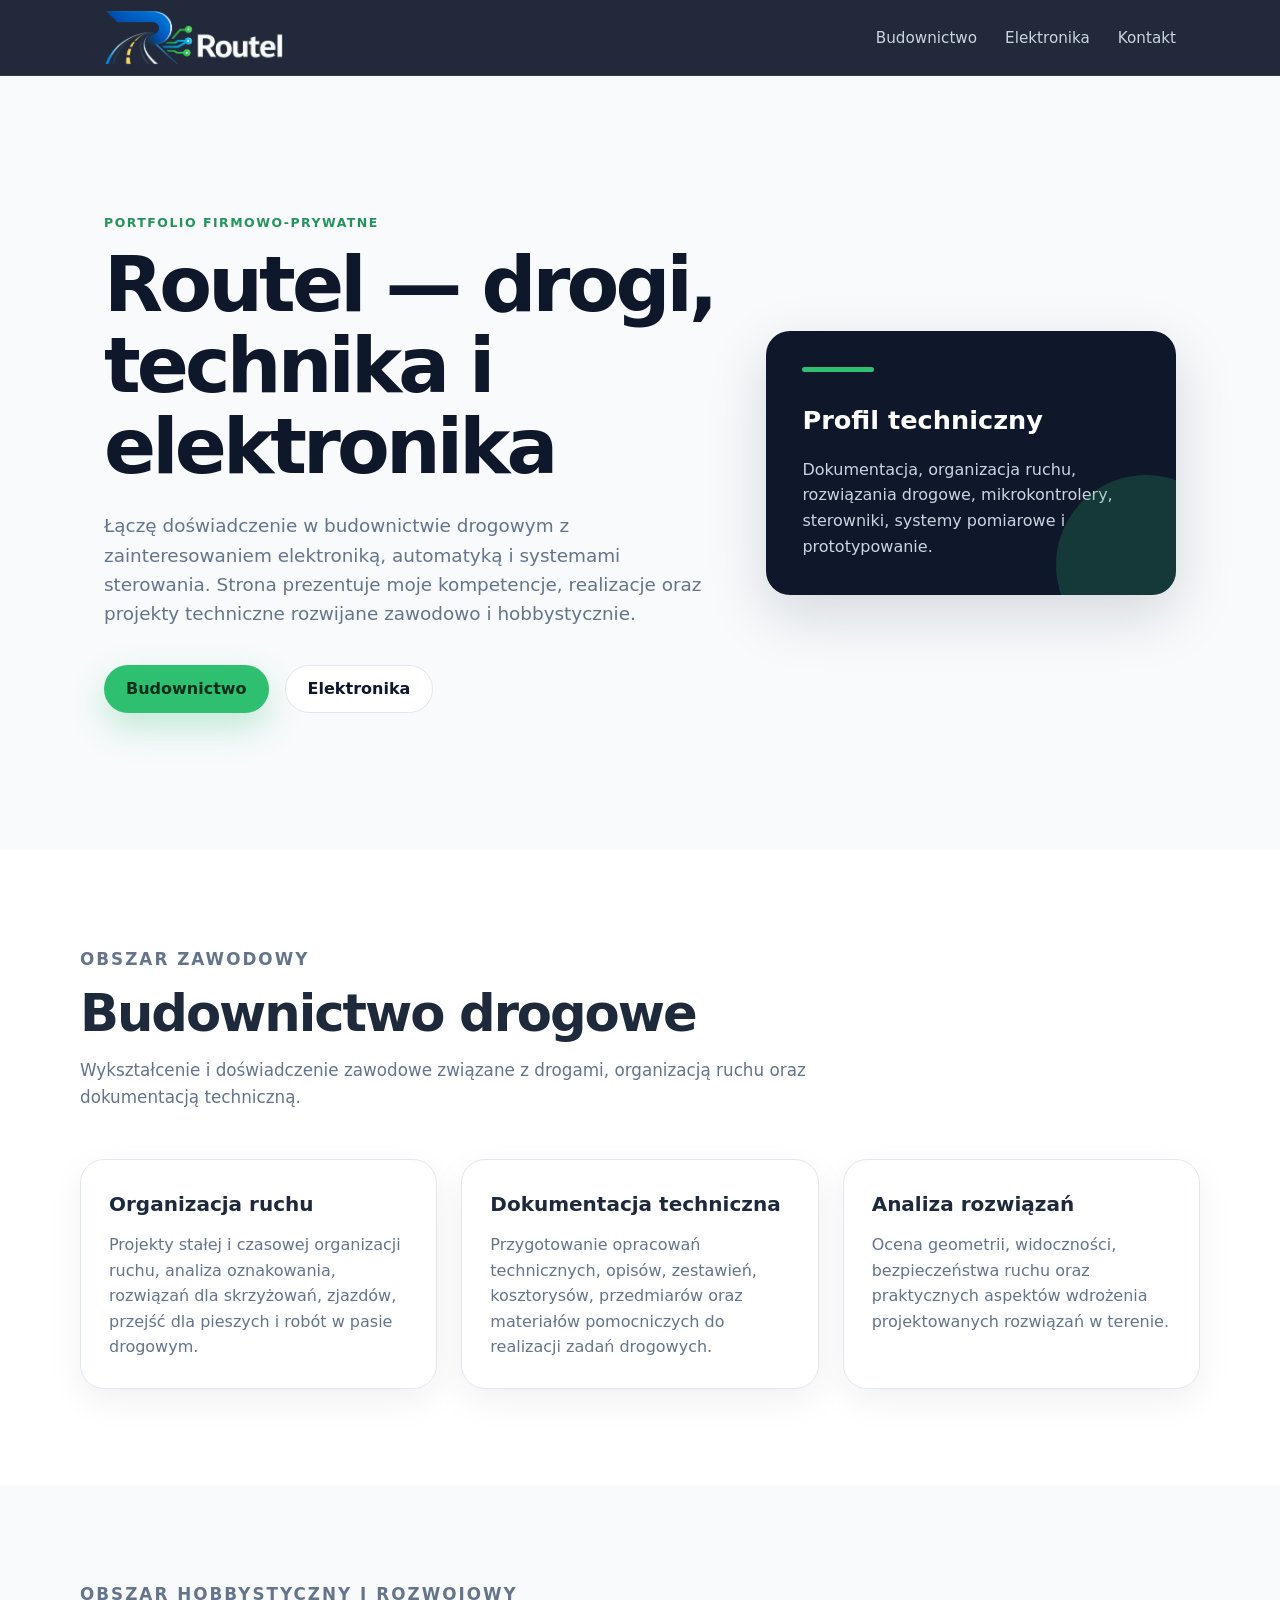
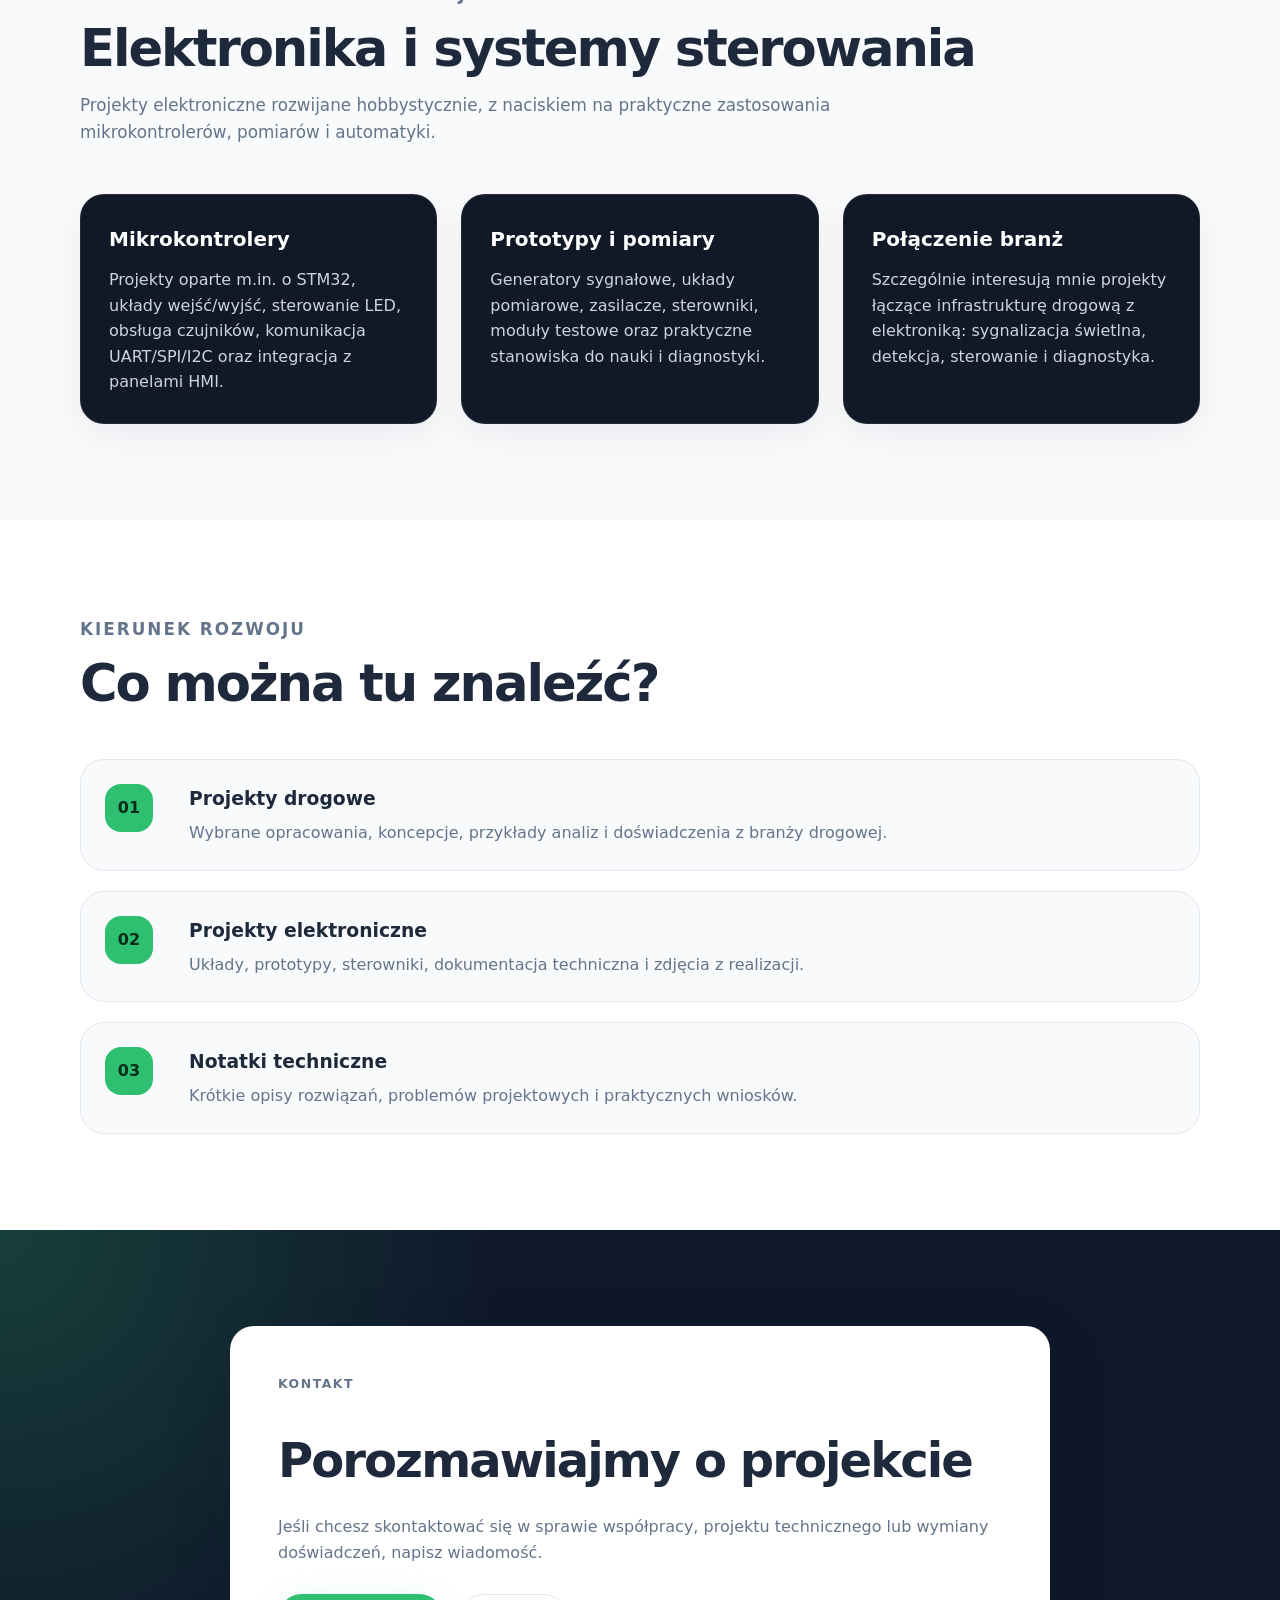
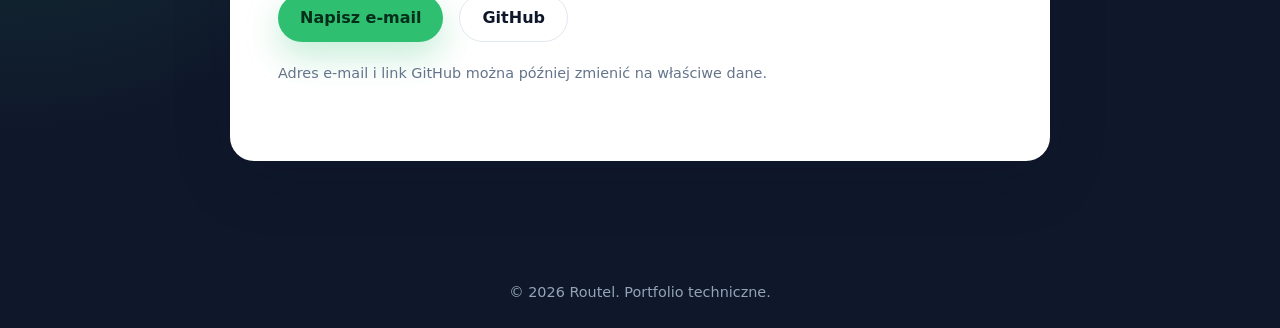
==== index.html @ fa75863c "Update index.html" ====
<!DOCTYPE html>
<html lang="pl">
<head>
  <meta charset="UTF-8" />
  <meta name="viewport" content="width=device-width, initial-scale=1.0" />

  <title>Routel | Budownictwo drogowe i elektronika</title>

  <meta
    name="description"
    content="Portfolio firmowo-prywatne Routel: budownictwo drogowe, organizacja ruchu, dokumentacja techniczna oraz projekty elektroniczne."
  />

  <link rel="stylesheet" href="style.css" />
</head>

<body>
  <header class="site-header">
    <nav class="navbar">
      <a href="#start" class="logo">
        <img src="assets/logo1.png" alt="Logo Routel" class="logo-image">
      </a>

      <button class="menu-toggle" aria-label="Otwórz menu">
        ☰
      </button>

      <ul class="nav-links">
        <li><a href="budownictwo.html">Budownictwo</a></li>
        <li><a href="elektronika.html">Elektronika</a></li>
        <li><a href="#kontakt">Kontakt</a></li>
      </ul>
    </nav>
  </header>

  <main>
    <section id="start" class="hero section">
      <div class="hero-content">
        <p class="eyebrow">Portfolio firmowo-prywatne</p>

        <h1>Routel — drogi, technika i elektronika</h1>

        <p class="hero-text">
          Łączę doświadczenie w budownictwie drogowym z zainteresowaniem elektroniką,
          automatyką i systemami sterowania. Strona prezentuje moje kompetencje,
          realizacje oraz projekty techniczne rozwijane zawodowo i hobbystycznie.
        </p>

        <div class="hero-actions">
          <a href="#budownictwo" class="btn btn-primary">Budownictwo</a>
          <a href="#elektronika.html" class="btn btn-secondary">Elektronika</a>
        </div>
      </div>

      <div class="hero-card">
        <div class="card-line"></div>
        <h2>Profil techniczny</h2>
        <p>
          Dokumentacja, organizacja ruchu, rozwiązania drogowe, mikrokontrolery,
          sterowniki, systemy pomiarowe i prototypowanie.
        </p>
      </div>
    </section>

    <section id="budownictwo" class="section section-light">
      <div class="section-heading">
        <p class="eyebrow">Obszar zawodowy</p>
        <h2>Budownictwo drogowe</h2>
        <p>
          Wykształcenie i doświadczenie zawodowe związane z drogami, organizacją ruchu
          oraz dokumentacją techniczną.
        </p>
      </div>

      <div class="grid">
        <article class="info-card">
          <h3>Organizacja ruchu</h3>
          <p>
            Projekty stałej i czasowej organizacji ruchu, analiza oznakowania,
            rozwiązań dla skrzyżowań, zjazdów, przejść dla pieszych i robót w pasie drogowym.
          </p>
        </article>

        <article class="info-card">
          <h3>Dokumentacja techniczna</h3>
          <p>
            Przygotowanie opracowań technicznych, opisów, zestawień, kosztorysów,
            przedmiarów oraz materiałów pomocniczych do realizacji zadań drogowych.
          </p>
        </article>

        <article class="info-card">
          <h3>Analiza rozwiązań</h3>
          <p>
            Ocena geometrii, widoczności, bezpieczeństwa ruchu oraz praktycznych aspektów
            wdrożenia projektowanych rozwiązań w terenie.
          </p>
        </article>
      </div>
    </section>

    <section id="elektronika" class="section">
      <div class="section-heading">
        <p class="eyebrow">Obszar hobbystyczny i rozwojowy</p>
        <h2>Elektronika i systemy sterowania</h2>
        <p>
          Projekty elektroniczne rozwijane hobbystycznie, z naciskiem na praktyczne
          zastosowania mikrokontrolerów, pomiarów i automatyki.
        </p>
      </div>

      <div class="grid">
        <article class="info-card dark">
          <h3>Mikrokontrolery</h3>
          <p>
            Projekty oparte m.in. o STM32, układy wejść/wyjść, sterowanie LED,
            obsługa czujników, komunikacja UART/SPI/I2C oraz integracja z panelami HMI.
          </p>
        </article>

        <article class="info-card dark">
          <h3>Prototypy i pomiary</h3>
          <p>
            Generatory sygnałowe, układy pomiarowe, zasilacze, sterowniki,
            moduły testowe oraz praktyczne stanowiska do nauki i diagnostyki.
          </p>
        </article>

        <article class="info-card dark">
          <h3>Połączenie branż</h3>
          <p>
            Szczególnie interesują mnie projekty łączące infrastrukturę drogową
            z elektroniką: sygnalizacja świetlna, detekcja, sterowanie i diagnostyka.
          </p>
        </article>
      </div>
    </section>

    <section class="section section-light">
      <div class="section-heading">
        <p class="eyebrow">Kierunek rozwoju</p>
        <h2>Co można tu znaleźć?</h2>
      </div>

      <div class="timeline">
        <div class="timeline-item">
          <span>01</span>
          <div>
            <h3>Projekty drogowe</h3>
            <p>Wybrane opracowania, koncepcje, przykłady analiz i doświadczenia z branży drogowej.</p>
          </div>
        </div>

        <div class="timeline-item">
          <span>02</span>
          <div>
            <h3>Projekty elektroniczne</h3>
            <p>Układy, prototypy, sterowniki, dokumentacja techniczna i zdjęcia z realizacji.</p>
          </div>
        </div>

        <div class="timeline-item">
          <span>03</span>
          <div>
            <h3>Notatki techniczne</h3>
            <p>Krótkie opisy rozwiązań, problemów projektowych i praktycznych wniosków.</p>
          </div>
        </div>
      </div>
    </section>

    <section id="kontakt" class="section contact-section">
      <div class="contact-box">
        <p class="eyebrow">Kontakt</p>
        <h2>Porozmawiajmy o projekcie</h2>
        <p>
          Jeśli chcesz skontaktować się w sprawie współpracy, projektu technicznego
          lub wymiany doświadczeń, napisz wiadomość.
        </p>

        <div class="contact-actions">
          <a href="mailto:kontakt@routel.pl" class="btn btn-primary">
            Napisz e-mail
          </a>

          <a href="https://github.com/" target="_blank" rel="noopener" class="btn btn-secondary">
            GitHub
          </a>
        </div>

        <p class="contact-note">
          Adres e-mail i link GitHub można później zmienić na właściwe dane.
        </p>
      </div>
    </section>
  </main>

  <footer class="site-footer">
    <p>© <span id="year"></span> Routel. Portfolio techniczne.</p>
  </footer>

  <script src="script.js"></script>
</body>
</html>
---- style.css ----
:root {
  --color-bg: #0f172a;
  --color-bg-soft: #111827;
  --color-light: #f8fafc;
  --color-muted: #64748b;
  --color-text: #1e293b;
  --color-white: #ffffff;
  --color-green: #2fbf71;
  --color-green-dark: #23945a;
  --color-border: #e2e8f0;
  --shadow: 0 20px 60px rgba(15, 23, 42, 0.15);
  --radius: 24px;
  --max-width: 1120px;
}

* {
  box-sizing: border-box;
  margin: 0;
  padding: 0;
}

html {
  scroll-behavior: smooth;
}

body {
  font-family: system-ui, -apple-system, BlinkMacSystemFont, "Segoe UI", sans-serif;
  background: var(--color-light);
  color: var(--color-text);
  line-height: 1.6;
}

a {
  color: inherit;
  text-decoration: none;
}

.site-header {
  position: sticky;
  top: 0;
  z-index: 100;
  background: rgba(15, 23, 42, 0.92);
  backdrop-filter: blur(12px);
  border-bottom: 1px solid rgba(255, 255, 255, 0.08);
}

.navbar {
  max-width: var(--max-width);
  margin: 0 auto;
  padding: 10px 24px;
  display: flex;
  justify-content: space-between;
  align-items: center;
}

.logo {
  display: inline-flex;
  align-items: center;
  color: var(--color-white);
}

.logo-image {
  width: 180px;
  height: auto;
  display: block;
}

.nav-links {
  display: flex;
  list-style: none;
  gap: 28px;
}

.nav-links a {
  color: #cbd5e1;
  font-size: 0.95rem;
  transition: color 0.2s ease;
}

.nav-links a:hover {
  color: var(--color-green);
}

.menu-toggle {
  display: none;
  background: none;
  border: none;
  color: var(--color-white);
  font-size: 1.6rem;
  cursor: pointer;
}

.section {
  padding: 96px 24px;
}

.hero {
  min-height: 86vh;
  display: grid;
  grid-template-columns: 1.5fr 1fr;
  gap: 48px;
  align-items: center;
  max-width: var(--max-width);
  margin: 0 auto;
}

.hero h1 {
  font-size: clamp(2.5rem, 6vw, 5rem);
  line-height: 1.05;
  letter-spacing: -0.05em;
  color: var(--color-bg);
  margin-bottom: 24px;
}

.hero-text {
  max-width: 680px;
  font-size: 1.15rem;
  color: var(--color-muted);
  margin-bottom: 36px;
}

.eyebrow {
  color: var(--color-green-dark);
  font-weight: 700;
  text-transform: uppercase;
  letter-spacing: 0.12em;
  font-size: 0.78rem;
  margin-bottom: 12px;
}

.hero-actions,
.contact-actions {
  display: flex;
  gap: 16px;
  flex-wrap: wrap;
}

.btn {
  display: inline-flex;
  align-items: center;
  justify-content: center;
  min-height: 48px;
  padding: 0 22px;
  border-radius: 999px;
  font-weight: 700;
  transition: transform 0.2s ease, box-shadow 0.2s ease, background 0.2s ease;
}

.btn:hover {
  transform: translateY(-2px);
}

.btn-primary {
  background: var(--color-green);
  color: #052e1a;
  box-shadow: 0 14px 34px rgba(47, 191, 113, 0.28);
}

.btn-primary:hover {
  background: #39d981;
}

.btn-secondary {
  background: var(--color-white);
  color: var(--color-bg);
  border: 1px solid var(--color-border);
}

.hero-card {
  background: var(--color-bg);
  color: var(--color-white);
  padding: 36px;
  border-radius: var(--radius);
  box-shadow: var(--shadow);
  position: relative;
  overflow: hidden;
}

.hero-card::after {
  content: "";
  position: absolute;
  right: -60px;
  bottom: -60px;
  width: 180px;
  height: 180px;
  background: rgba(47, 191, 113, 0.2);
  border-radius: 50%;
}

.hero-card h2 {
  margin-bottom: 16px;
  font-size: 1.6rem;
}

.hero-card p {
  color: #cbd5e1;
}

.card-line {
  width: 72px;
  height: 5px;
  border-radius: 999px;
  background: var(--color-green);
  margin-bottom: 28px;
}

.section-light {
  background: var(--color-white);
}

.section-heading {
  max-width: var(--max-width);
  margin: 0 auto 48px;
}

.section-heading h2 {
  font-size: clamp(2rem, 4vw, 3.2rem);
  line-height: 1.1;
  letter-spacing: -0.04em;
  margin-bottom: 16px;
}

.section-heading p {
  max-width: 760px;
  color: var(--color-muted);
  font-size: 1.05rem;
}

.grid {
  max-width: var(--max-width);
  margin: 0 auto;
  display: grid;
  grid-template-columns: repeat(3, 1fr);
  gap: 24px;
}

.info-card {
  background: var(--color-white);
  border: 1px solid var(--color-border);
  border-radius: var(--radius);
  padding: 28px;
  box-shadow: 0 12px 36px rgba(15, 23, 42, 0.06);
}

.info-card.dark {
  background: var(--color-bg-soft);
  color: var(--color-white);
  border-color: rgba(255, 255, 255, 0.08);
}

.info-card h3 {
  margin-bottom: 12px;
  font-size: 1.25rem;
}

.info-card p {
  color: var(--color-muted);
}

.info-card.dark p {
  color: #cbd5e1;
}

.timeline {
  max-width: var(--max-width);
  margin: 0 auto;
  display: grid;
  gap: 20px;
}

.timeline-item {
  background: var(--color-light);
  border: 1px solid var(--color-border);
  border-radius: var(--radius);
  padding: 24px;
  display: grid;
  grid-template-columns: 64px 1fr;
  gap: 20px;
  align-items: start;
}

.timeline-item span {
  width: 48px;
  height: 48px;
  border-radius: 16px;
  background: var(--color-green);
  color: #052e1a;
  display: inline-flex;
  align-items: center;
  justify-content: center;
  font-weight: 800;
}

.timeline-item h3 {
  margin-bottom: 6px;
}

.timeline-item p {
  color: var(--color-muted);
}

.contact-section {
  background:
    radial-gradient(circle at top left, rgba(47, 191, 113, 0.24), transparent 36%),
    var(--color-bg);
}

.contact-box {
  max-width: 820px;
  margin: 0 auto;
  background: var(--color-white);
  border-radius: var(--radius);
  padding: 48px;
  box-shadow: var(--shadow);
}

.contact-box h2 {
  font-size: clamp(2rem, 4vw, 3rem);
  margin-bottom: 16px;
  letter-spacing: -0.04em;
}

.contact-box p {
  color: var(--color-muted);
  margin-bottom: 28px;
}

.contact-note {
  margin-top: 20px;
  font-size: 0.9rem;
}

.site-footer {
  background: var(--color-bg);
  color: #94a3b8;
  text-align: center;
  padding: 24px;
  font-size: 0.9rem;
}

@media (max-width: 860px) {
  .menu-toggle {
    display: block;
  }

  .nav-links {
    position: absolute;
    top: 69px;
    left: 0;
    right: 0;
    background: var(--color-bg);
    flex-direction: column;
    gap: 0;
    padding: 16px 24px 24px;
    display: none;
  }

  .nav-links.active {
    display: flex;
  }

  .nav-links li {
    border-bottom: 1px solid rgba(255, 255, 255, 0.08);
  }

  .nav-links a {
    display: block;
    padding: 14px 0;
  }

  .hero {
    grid-template-columns: 1fr;
    padding-top: 72px;
  }

  .grid {
    grid-template-columns: 1fr;
  }

  .section {
    padding: 72px 20px;
  }

  .contact-box {
    padding: 32px;
  }
}

@media (max-width: 520px) {
  .navbar {
    padding: 14px 18px;
  }

  .hero-actions,
  .contact-actions {
    flex-direction: column;
  }

  .btn {
    width: 100%;
  }

  .timeline-item {
    grid-template-columns: 1fr;
  }
}

.page-hero {
  background:
    radial-gradient(circle at top right, rgba(47, 191, 113, 0.18), transparent 32%),
    var(--color-light);
  padding: 96px 24px 72px;
}

.page-hero-content {
  max-width: var(--max-width);
  margin: 0 auto;
}

.page-hero h1 {
  font-size: clamp(2.8rem, 6vw, 5rem);
  line-height: 1.05;
  letter-spacing: -0.05em;
  color: var(--color-bg);
  margin-bottom: 24px;
}

.page-hero p {
  max-width: 760px;
  color: var(--color-muted);
  font-size: 1.15rem;
}

.projects-section {
  background: var(--color-white);
  padding: 72px 24px 96px;
}

.projects-wrapper {
  max-width: var(--max-width);
  margin: 0 auto;
  display: grid;
  gap: 32px;
}

.project-row {
  display: grid;
  grid-template-columns: 320px 1fr;
  gap: 36px;
  align-items: center;
  background: var(--color-light);
  border: 1px solid var(--color-border);
  border-radius: var(--radius);
  padding: 28px;
  box-shadow: 0 12px 36px rgba(15, 23, 42, 0.06);
}

.project-image {
  width: 100%;
  aspect-ratio: 4 / 3;
  border-radius: 20px;
  overflow: hidden;
  background:
    linear-gradient(135deg, rgba(47, 191, 113, 0.18), rgba(125, 211, 252, 0.16)),
    var(--color-bg);
}

.project-image img {
  width: 100%;
  height: 100%;
  object-fit: cover;
  display: block;
}

/* 
  Ten styl działa jako awaryjne tło, jeśli obrazek jeszcze nie istnieje.
  Po dodaniu prawdziwych zdjęć nie trzeba go usuwać.
*/
.project-image img[src="assets/project-ad9833.jpg"],
.project-image img[src="assets/project-audio-class-d.jpg"] {
  background: var(--color-bg);
}

.project-content h2 {
  font-size: clamp(1.6rem, 3vw, 2.4rem);
  line-height: 1.15;
  letter-spacing: -0.035em;
  margin-bottom: 16px;
  color: var(--color-bg);
}

.project-content p {
  color: var(--color-muted);
  margin-bottom: 14px;
}

.project-category {
  color: var(--color-green-dark) !important;
  font-weight: 800;
  text-transform: uppercase;
  letter-spacing: 0.12em;
  font-size: 0.78rem;
  margin-bottom: 10px !important;
}

.project-tags {
  display: flex;
  flex-wrap: wrap;
  gap: 10px;
  margin: 22px 0;
}

.project-tags span {
  display: inline-flex;
  align-items: center;
  min-height: 32px;
  padding: 0 12px;
  border-radius: 999px;
  background: var(--color-white);
  border: 1px solid var(--color-border);
  color: var(--color-bg);
  font-size: 0.88rem;
  font-weight: 700;
}

.project-link {
  display: inline-flex;
  align-items: center;
  color: var(--color-green-dark);
  font-weight: 800;
}

.project-link::after {
  content: "→";
  margin-left: 8px;
  transition: transform 0.2s ease;
}

.project-link:hover::after {
  transform: translateX(4px);
}

@media (max-width: 860px) {
  .page-hero {
    padding: 72px 20px 56px;
  }

  .projects-section {
    padding: 56px 20px 72px;
  }

  .project-row {
    grid-template-columns: 1fr;
    gap: 24px;
    padding: 22px;
  }

  .project-image {
    aspect-ratio: 16 / 9;
  }
}
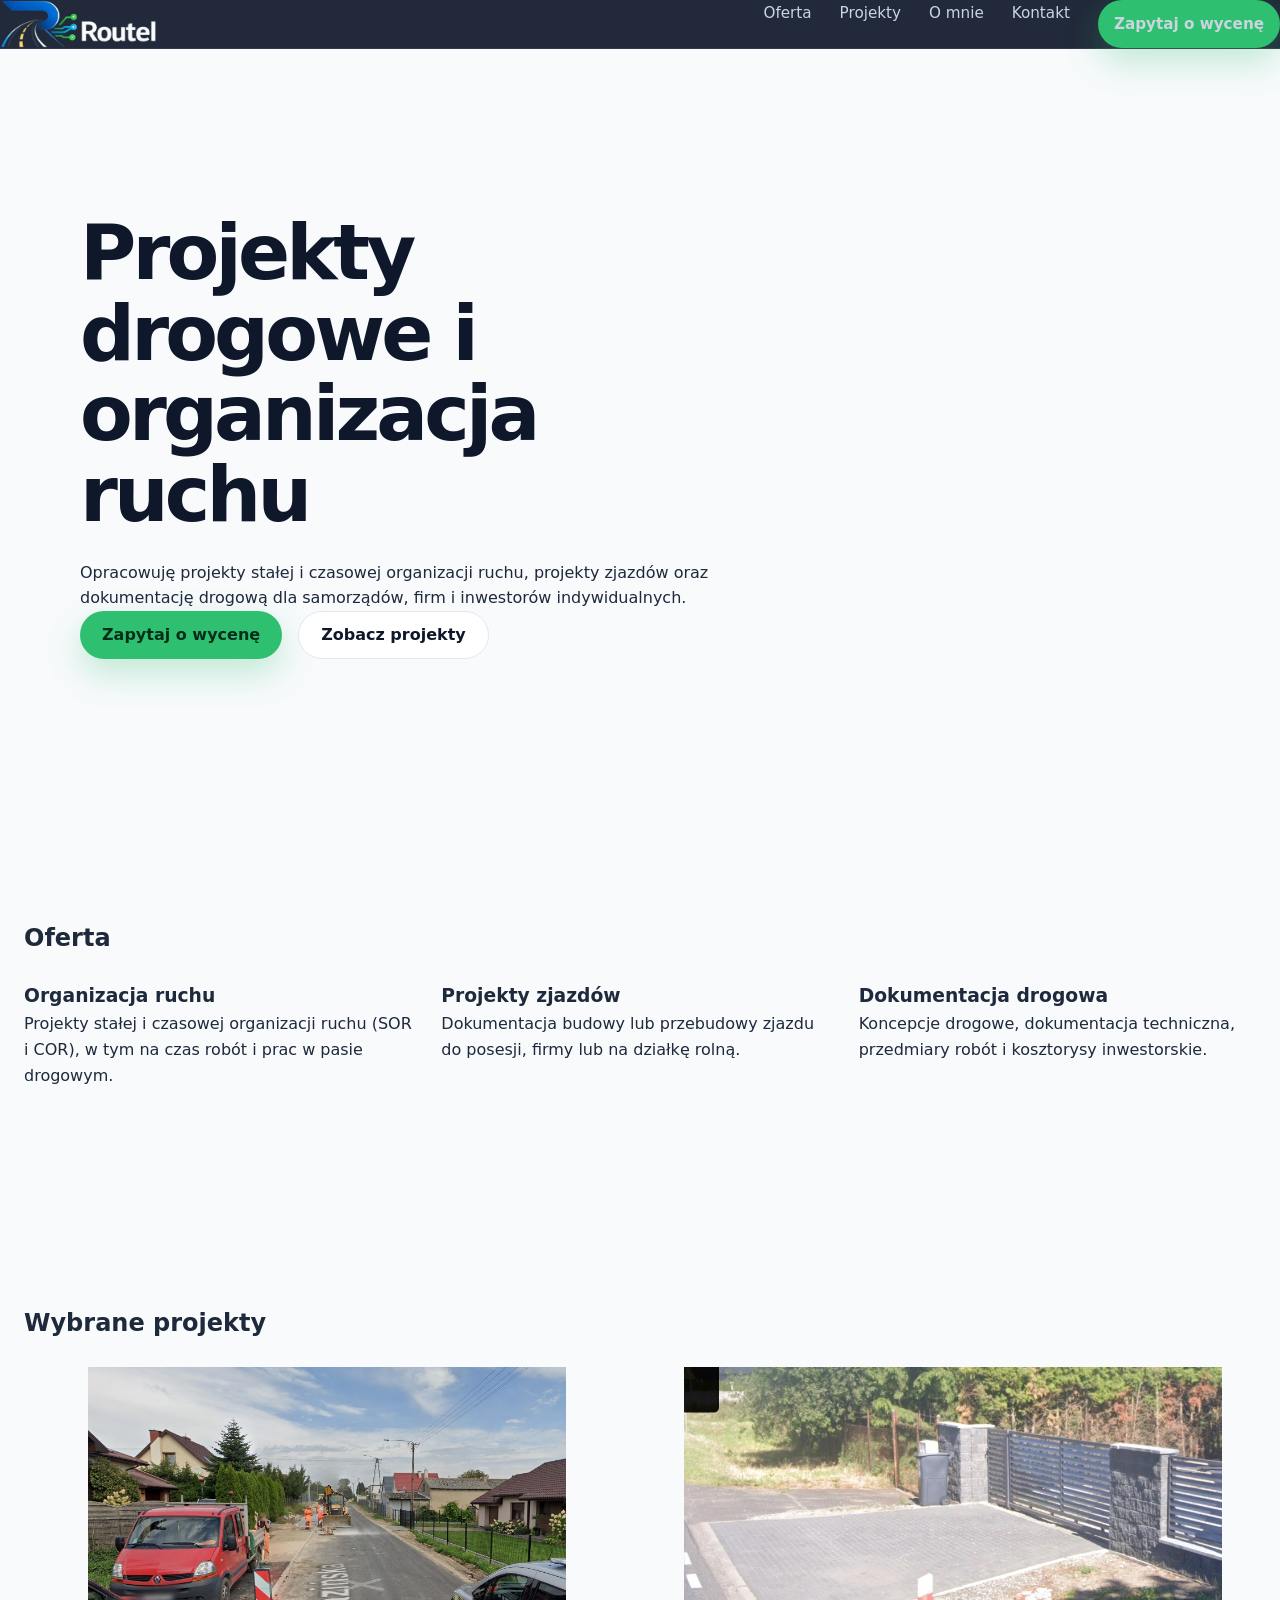
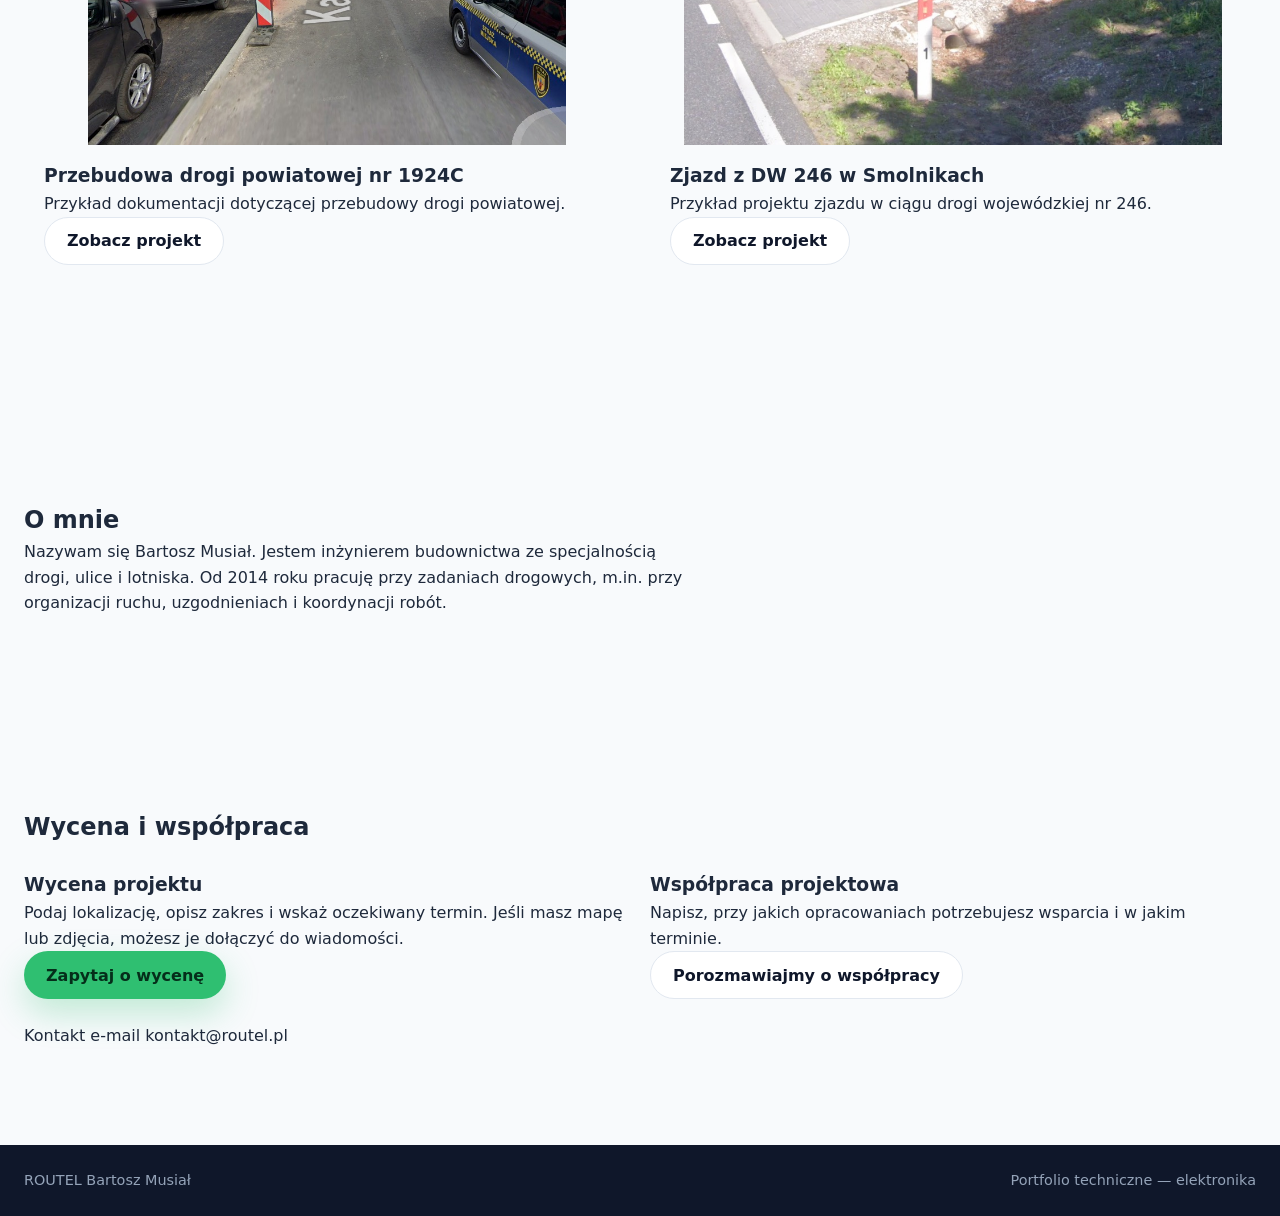
==== commit 6d3d756a: "Add files via upload" ====
--- a/index.html
+++ b/index.html
@@ -1,204 +1,109 @@
-<!DOCTYPE html>
+<!doctype html>
 <html lang="pl">
 <head>
-  <meta charset="UTF-8" />
-  <meta name="viewport" content="width=device-width, initial-scale=1.0" />
-
-  <title>Routel | Budownictwo drogowe i elektronika</title>
-
-  <meta
-    name="description"
-    content="Portfolio firmowo-prywatne Routel: budownictwo drogowe, organizacja ruchu, dokumentacja techniczna oraz projekty elektroniczne."
-  />
-
-  <link rel="stylesheet" href="style.css" />
+  <meta charset="utf-8">
+  <meta name="viewport" content="width=device-width, initial-scale=1">
+  <meta name="description" content="ROUTEL Bartosz Musiał. Organizacja ruchu, projekty zjazdów, dokumentacja drogowa, przedmiary i kosztorysy.">
+  <title>Projekty drogowe i organizacja ruchu | ROUTEL</title>
+  <link rel="stylesheet" href="style.css">
+  <link rel="stylesheet" href="routel-firma.css">
+  <script src="routel-firma.js" defer></script>
 </head>
-
 <body>
   <header class="site-header">
-    <nav class="navbar">
-      <a href="#start" class="logo">
-        <img src="assets/logo1.png" alt="Logo Routel" class="logo-image">
+    <nav class="container nav routel-nav" aria-label="Menu główne">
+      <a class="logo" href="index.html" aria-label="ROUTEL — strona główna">
+        <img src="assets/logo1.png" alt="ROUTEL">
       </a>
-
-      <button class="menu-toggle" aria-label="Otwórz menu">
-        ☰
-      </button>
-
-      <ul class="nav-links">
-        <li><a href="budownictwo.html">Budownictwo</a></li>
-        <li><a href="elektronika.html">Elektronika</a></li>
-        <li><a href="#kontakt">Kontakt</a></li>
+      <button class="menu-toggle" type="button" aria-controls="menu"
+              aria-expanded="false" aria-label="Otwórz menu">☰</button>
+      <ul class="nav-links" id="menu">
+        <li><a href="index.html#oferta">Oferta</a></li>
+        <li><a href="index.html#projekty">Projekty</a></li>
+        <li><a href="index.html#o-mnie">O mnie</a></li>
+        <li><a href="index.html#kontakt">Kontakt</a></li>
+        <li><a class="btn btn-primary" href="index.html#kontakt">Zapytaj o wycenę</a></li>
       </ul>
     </nav>
   </header>
-
   <main>
-    <section id="start" class="hero section">
-      <div class="hero-content">
-        <p class="eyebrow">Portfolio firmowo-prywatne</p>
-
-        <h1>Routel — drogi, technika i elektronika</h1>
-
-        <p class="hero-text">
-          Łączę doświadczenie w budownictwie drogowym z zainteresowaniem elektroniką,
-          automatyką i systemami sterowania. Strona prezentuje moje kompetencje,
-          realizacje oraz projekty techniczne rozwijane zawodowo i hobbystycznie.
-        </p>
-
-        <div class="hero-actions">
-          <a href="#budownictwo" class="btn btn-primary">Budownictwo</a>
-          <a href="#elektronika.html" class="btn btn-secondary">Elektronika</a>
-        </div>
-      </div>
-
-      <div class="hero-card">
-        <div class="card-line"></div>
-        <h2>Profil techniczny</h2>
-        <p>
-          Dokumentacja, organizacja ruchu, rozwiązania drogowe, mikrokontrolery,
-          sterowniki, systemy pomiarowe i prototypowanie.
-        </p>
-      </div>
-    </section>
-
-    <section id="budownictwo" class="section section-light">
-      <div class="section-heading">
-        <p class="eyebrow">Obszar zawodowy</p>
-        <h2>Budownictwo drogowe</h2>
-        <p>
-          Wykształcenie i doświadczenie zawodowe związane z drogami, organizacją ruchu
-          oraz dokumentacją techniczną.
-        </p>
-      </div>
-
-      <div class="grid">
-        <article class="info-card">
-          <h3>Organizacja ruchu</h3>
-          <p>
-            Projekty stałej i czasowej organizacji ruchu, analiza oznakowania,
-            rozwiązań dla skrzyżowań, zjazdów, przejść dla pieszych i robót w pasie drogowym.
-          </p>
-        </article>
-
-        <article class="info-card">
-          <h3>Dokumentacja techniczna</h3>
-          <p>
-            Przygotowanie opracowań technicznych, opisów, zestawień, kosztorysów,
-            przedmiarów oraz materiałów pomocniczych do realizacji zadań drogowych.
-          </p>
-        </article>
-
-        <article class="info-card">
-          <h3>Analiza rozwiązań</h3>
-          <p>
-            Ocena geometrii, widoczności, bezpieczeństwa ruchu oraz praktycznych aspektów
-            wdrożenia projektowanych rozwiązań w terenie.
-          </p>
-        </article>
-      </div>
-    </section>
-
-    <section id="elektronika" class="section">
-      <div class="section-heading">
-        <p class="eyebrow">Obszar hobbystyczny i rozwojowy</p>
-        <h2>Elektronika i systemy sterowania</h2>
-        <p>
-          Projekty elektroniczne rozwijane hobbystycznie, z naciskiem na praktyczne
-          zastosowania mikrokontrolerów, pomiarów i automatyki.
-        </p>
-      </div>
-
-      <div class="grid">
-        <article class="info-card dark">
-          <h3>Mikrokontrolery</h3>
-          <p>
-            Projekty oparte m.in. o STM32, układy wejść/wyjść, sterowanie LED,
-            obsługa czujników, komunikacja UART/SPI/I2C oraz integracja z panelami HMI.
-          </p>
-        </article>
-
-        <article class="info-card dark">
-          <h3>Prototypy i pomiary</h3>
-          <p>
-            Generatory sygnałowe, układy pomiarowe, zasilacze, sterowniki,
-            moduły testowe oraz praktyczne stanowiska do nauki i diagnostyki.
-          </p>
-        </article>
-
-        <article class="info-card dark">
-          <h3>Połączenie branż</h3>
-          <p>
-            Szczególnie interesują mnie projekty łączące infrastrukturę drogową
-            z elektroniką: sygnalizacja świetlna, detekcja, sterowanie i diagnostyka.
-          </p>
-        </article>
-      </div>
-    </section>
-
-    <section class="section section-light">
-      <div class="section-heading">
-        <p class="eyebrow">Kierunek rozwoju</p>
-        <h2>Co można tu znaleźć?</h2>
-      </div>
-
-      <div class="timeline">
-        <div class="timeline-item">
-          <span>01</span>
-          <div>
-            <h3>Projekty drogowe</h3>
-            <p>Wybrane opracowania, koncepcje, przykłady analiz i doświadczenia z branży drogowej.</p>
-          </div>
-        </div>
-
-        <div class="timeline-item">
-          <span>02</span>
-          <div>
-            <h3>Projekty elektroniczne</h3>
-            <p>Układy, prototypy, sterowniki, dokumentacja techniczna i zdjęcia z realizacji.</p>
-          </div>
-        </div>
-
-        <div class="timeline-item">
-          <span>03</span>
-          <div>
-            <h3>Notatki techniczne</h3>
-            <p>Krótkie opisy rozwiązań, problemów projektowych i praktycznych wniosków.</p>
-          </div>
-        </div>
-      </div>
-    </section>
-
-    <section id="kontakt" class="section contact-section">
-      <div class="contact-box">
-        <p class="eyebrow">Kontakt</p>
-        <h2>Porozmawiajmy o projekcie</h2>
-        <p>
-          Jeśli chcesz skontaktować się w sprawie współpracy, projektu technicznego
-          lub wymiany doświadczeń, napisz wiadomość.
-        </p>
-
-        <div class="contact-actions">
-          <a href="mailto:kontakt@routel.pl" class="btn btn-primary">
-            Napisz e-mail
-          </a>
-
-          <a href="https://github.com/" target="_blank" rel="noopener" class="btn btn-secondary">
-            GitHub
-          </a>
-        </div>
-
-        <p class="contact-note">
-          Adres e-mail i link GitHub można później zmienić na właściwe dane.
-        </p>
-      </div>
-    </section>
+    <section class="hero routel-hero">
+  <div class="container">
+    <h1>Projekty drogowe i organizacja ruchu</h1>
+    <p>Opracowuję projekty stałej i czasowej organizacji ruchu, projekty
+      zjazdów oraz dokumentację drogową dla samorządów, firm
+      i inwestorów indywidualnych.</p>
+    <div class="routel-actions">
+      <a class="btn btn-primary" href="#kontakt">Zapytaj o wycenę</a>
+      <a class="btn btn-secondary" href="#projekty">Zobacz projekty</a>
+    </div>
+  </div>
+</section>
+<section class="section routel-section" id="oferta">
+  <div class="container">
+    <h2>Oferta</h2>
+    <div class="routel-grid"><article class="card"><h3>Organizacja ruchu</h3><p>Projekty stałej i czasowej organizacji ruchu (SOR i COR), w tym na czas robót i prac w pasie drogowym.</p></article>
+<article class="card"><h3>Projekty zjazdów</h3><p>Dokumentacja budowy lub przebudowy zjazdu do posesji, firmy lub na działkę rolną.</p></article>
+<article class="card"><h3>Dokumentacja drogowa</h3><p>Koncepcje drogowe, dokumentacja techniczna, przedmiary robót i kosztorysy inwestorskie.</p></article></div>
+  </div>
+</section>
+<section class="section routel-section" id="projekty">
+  <div class="container">
+    <h2>Wybrane projekty</h2>
+    <div class="routel-projects"><article class="project-card routel-project">
+  <img src="assets/1924C.jpg" alt="" loading="lazy">
+  <div>
+    <h3>Przebudowa drogi powiatowej nr 1924C</h3>
+    <p>Przykład dokumentacji dotyczącej przebudowy drogi powiatowej.</p>
+    <a class="btn btn-secondary" href="projekt-dp-1924c.html"
+       aria-label="Zobacz projekt: Przebudowa drogi powiatowej nr 1924C">Zobacz projekt</a>
+  </div>
+</article>
+<article class="project-card routel-project">
+  <img src="assets/dw246.jpg" alt="" loading="lazy">
+  <div>
+    <h3>Zjazd z DW 246 w Smolnikach</h3>
+    <p>Przykład projektu zjazdu w ciągu drogi wojewódzkiej nr 246.</p>
+    <a class="btn btn-secondary" href="projekt-zjazd-smolniki.html"
+       aria-label="Zobacz projekt: Zjazd z DW 246 w Smolnikach">Zobacz projekt</a>
+  </div>
+</article></div>
+  </div>
+</section>
+<section class="section routel-section" id="o-mnie">
+  <div class="container">
+    <h2>O mnie</h2>
+    <p>Nazywam się Bartosz Musiał. Jestem inżynierem budownictwa ze specjalnością drogi, ulice i lotniska. Od 2014 roku pracuję przy zadaniach drogowych, m.in. przy organizacji ruchu, uzgodnieniach i koordynacji robót.</p>
+  </div>
+</section>
+<section class="section routel-section" id="kontakt">
+  <div class="container">
+    <h2>Wycena i współpraca</h2>
+    <div class="routel-grid">
+  <article class="card">
+    <h3>Wycena projektu</h3>
+    <p>Podaj lokalizację, opisz zakres i wskaż oczekiwany termin.
+      Jeśli masz mapę lub zdjęcia, możesz je dołączyć do wiadomości.</p>
+    <a class="btn btn-primary" href="mailto:kontakt@routel.pl?subject=ROUTEL%20%E2%80%94%20zapytanie%20o%20wycen%C4%99">Zapytaj o wycenę</a>
+  </article>
+  <article class="card">
+    <h3>Współpraca projektowa</h3>
+    <p>Napisz, przy jakich opracowaniach potrzebujesz wsparcia
+      i w jakim terminie.</p>
+    <a class="btn btn-secondary" href="mailto:kontakt@routel.pl?subject=ROUTEL%20%E2%80%94%20propozycja%20wsp%C3%B3%C5%82pracy">
+      Porozmawiajmy o współpracy
+    </a>
+  </article>
+</div>
+<p>Kontakt e-mail <a href="mailto:kontakt@routel.pl">kontakt@routel.pl</a></p>
+  </div>
+</section>
   </main>
-
   <footer class="site-footer">
-    <p>© <span id="year"></span> Routel. Portfolio techniczne.</p>
+    <div class="container routel-footer">
+      <span>ROUTEL Bartosz Musiał</span>
+      <a href="elektronika.html">Portfolio techniczne — elektronika</a>
+    </div>
   </footer>
-
-  <script src="script.js"></script>
 </body>
 </html>
--- a/style.css
+++ b/style.css
@@ -559,3 +559,19 @@
     aspect-ratio: 16 / 9;
   }
 }
+
+.project-placeholder {
+  display: flex;
+  align-items: center;
+  justify-content: center;
+  background:
+    linear-gradient(135deg, rgba(47, 191, 113, 0.18), rgba(125, 211, 252, 0.16)),
+    var(--color-bg);
+}
+
+.project-placeholder span {
+  color: var(--color-white);
+  font-size: 2rem;
+  font-weight: 800;
+  letter-spacing: -0.04em;
+}
--- a/routel-firma.css
+++ b/routel-firma.css
@@ -0,0 +1,53 @@
+
+.routel-nav, .routel-actions, .routel-footer {
+  display: flex;
+  align-items: center;
+  gap: 1rem;
+}
+.routel-nav, .routel-footer { justify-content: space-between; }
+.routel-nav .logo img { max-height: 3rem; width: auto; }
+.routel-nav .nav-links > li > a.btn { padding: .65rem 1rem; }
+.routel-hero h1 { max-width: 18ch; }
+.routel-hero p, .routel-section > .container > p { max-width: 65ch; }
+.routel-actions, .routel-footer { flex-wrap: wrap; }
+.routel-section { scroll-margin-top: 6rem; }
+.routel-grid, .routel-projects {
+  display: grid;
+  gap: 1.25rem;
+  margin-block: 1.5rem;
+}
+.routel-grid { grid-template-columns: repeat(3, minmax(0, 1fr)); }
+.routel-projects, #kontakt .routel-grid {
+  grid-template-columns: repeat(2, minmax(0, 1fr));
+}
+.routel-project {
+  display: flex;
+  flex-direction: column;
+  gap: 1rem;
+}
+.routel-project > div { padding: 0 1.25rem 1.25rem; }
+.routel-project img {
+  display: block;
+  width: 100%;
+  aspect-ratio: 16 / 10;
+  object-fit: contain;
+}
+.routel-detail figure { margin: 1.5rem 0; }
+.routel-detail figure img {
+  display: block;
+  max-width: min(100%, 58rem);
+  height: auto;
+}
+@media (max-width: 860px) {
+  .routel-nav { position: relative; }
+  .routel-nav .nav-links {
+    position: absolute;
+    inset: 100% 0 auto;
+    z-index: 2;
+  }
+}
+@media (max-width: 700px) {
+  .routel-grid, .routel-projects, #kontakt .routel-grid {
+    grid-template-columns: 1fr;
+  }
+}
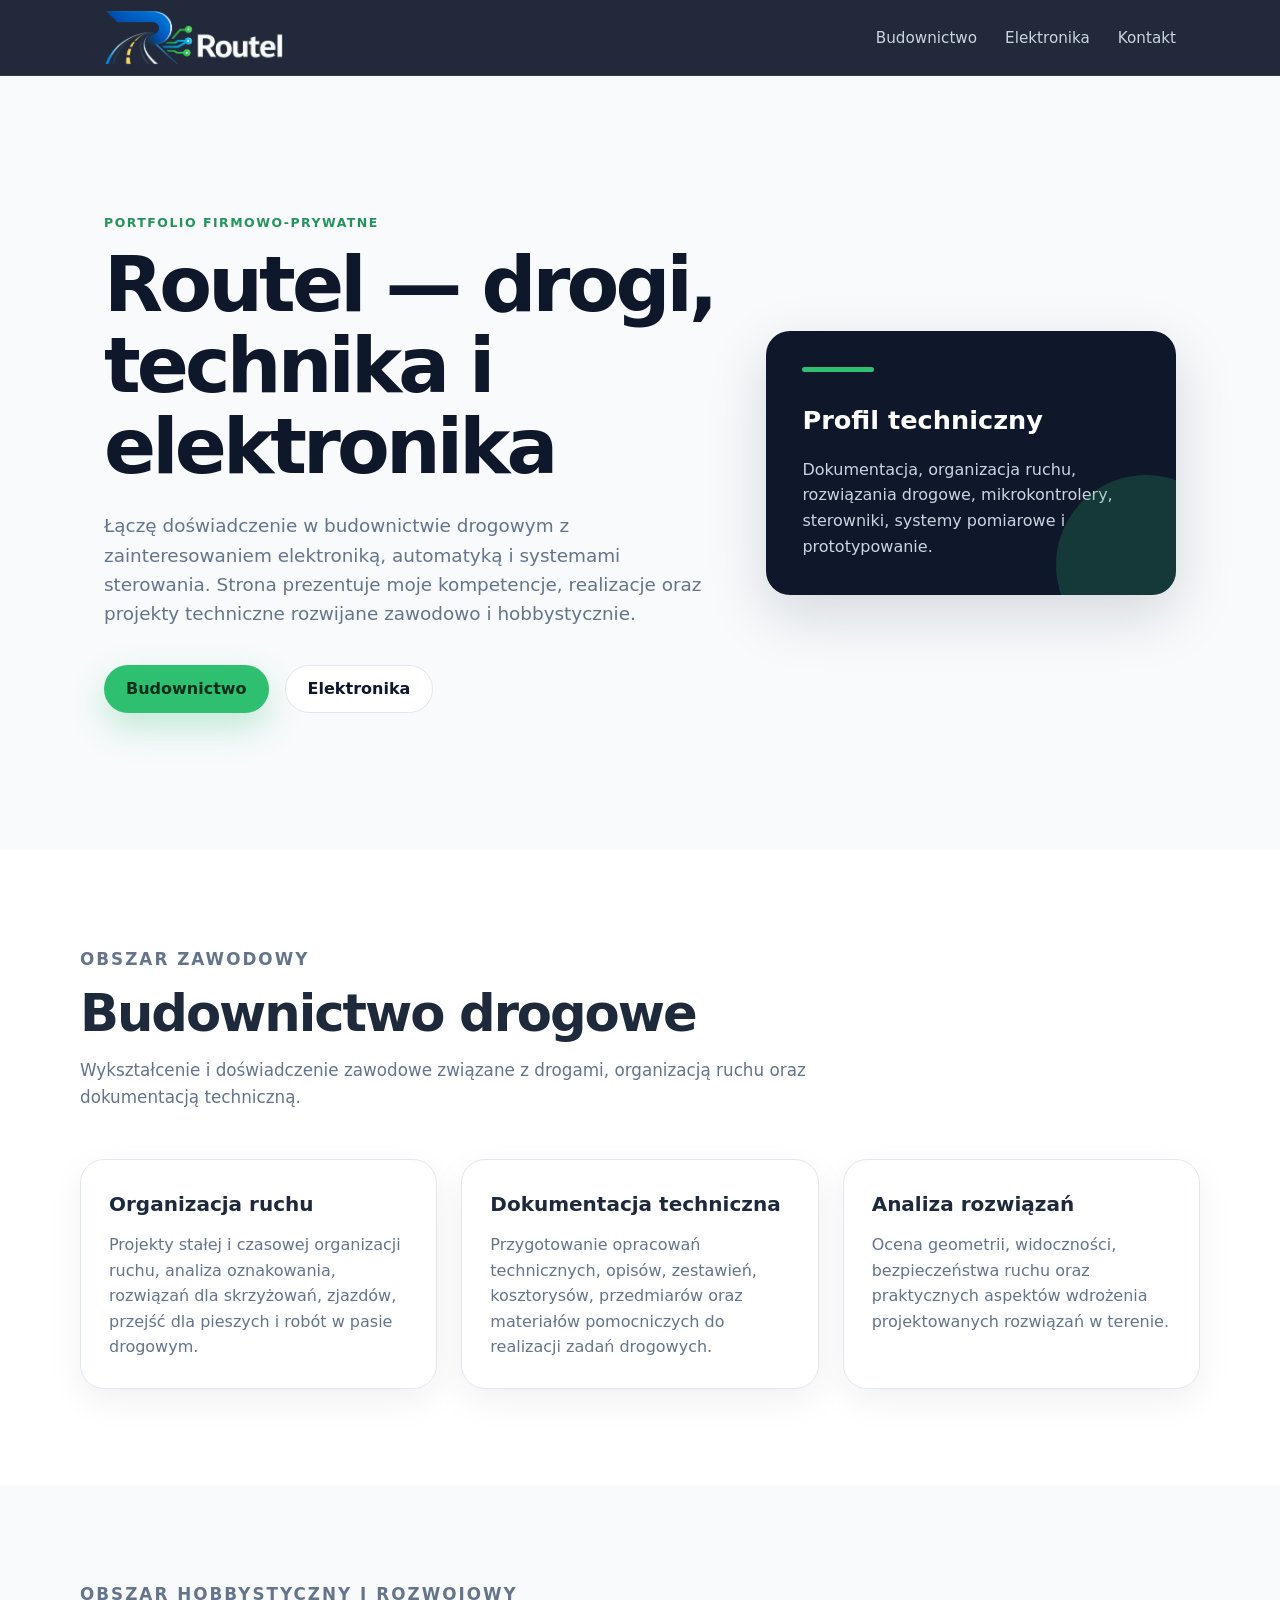
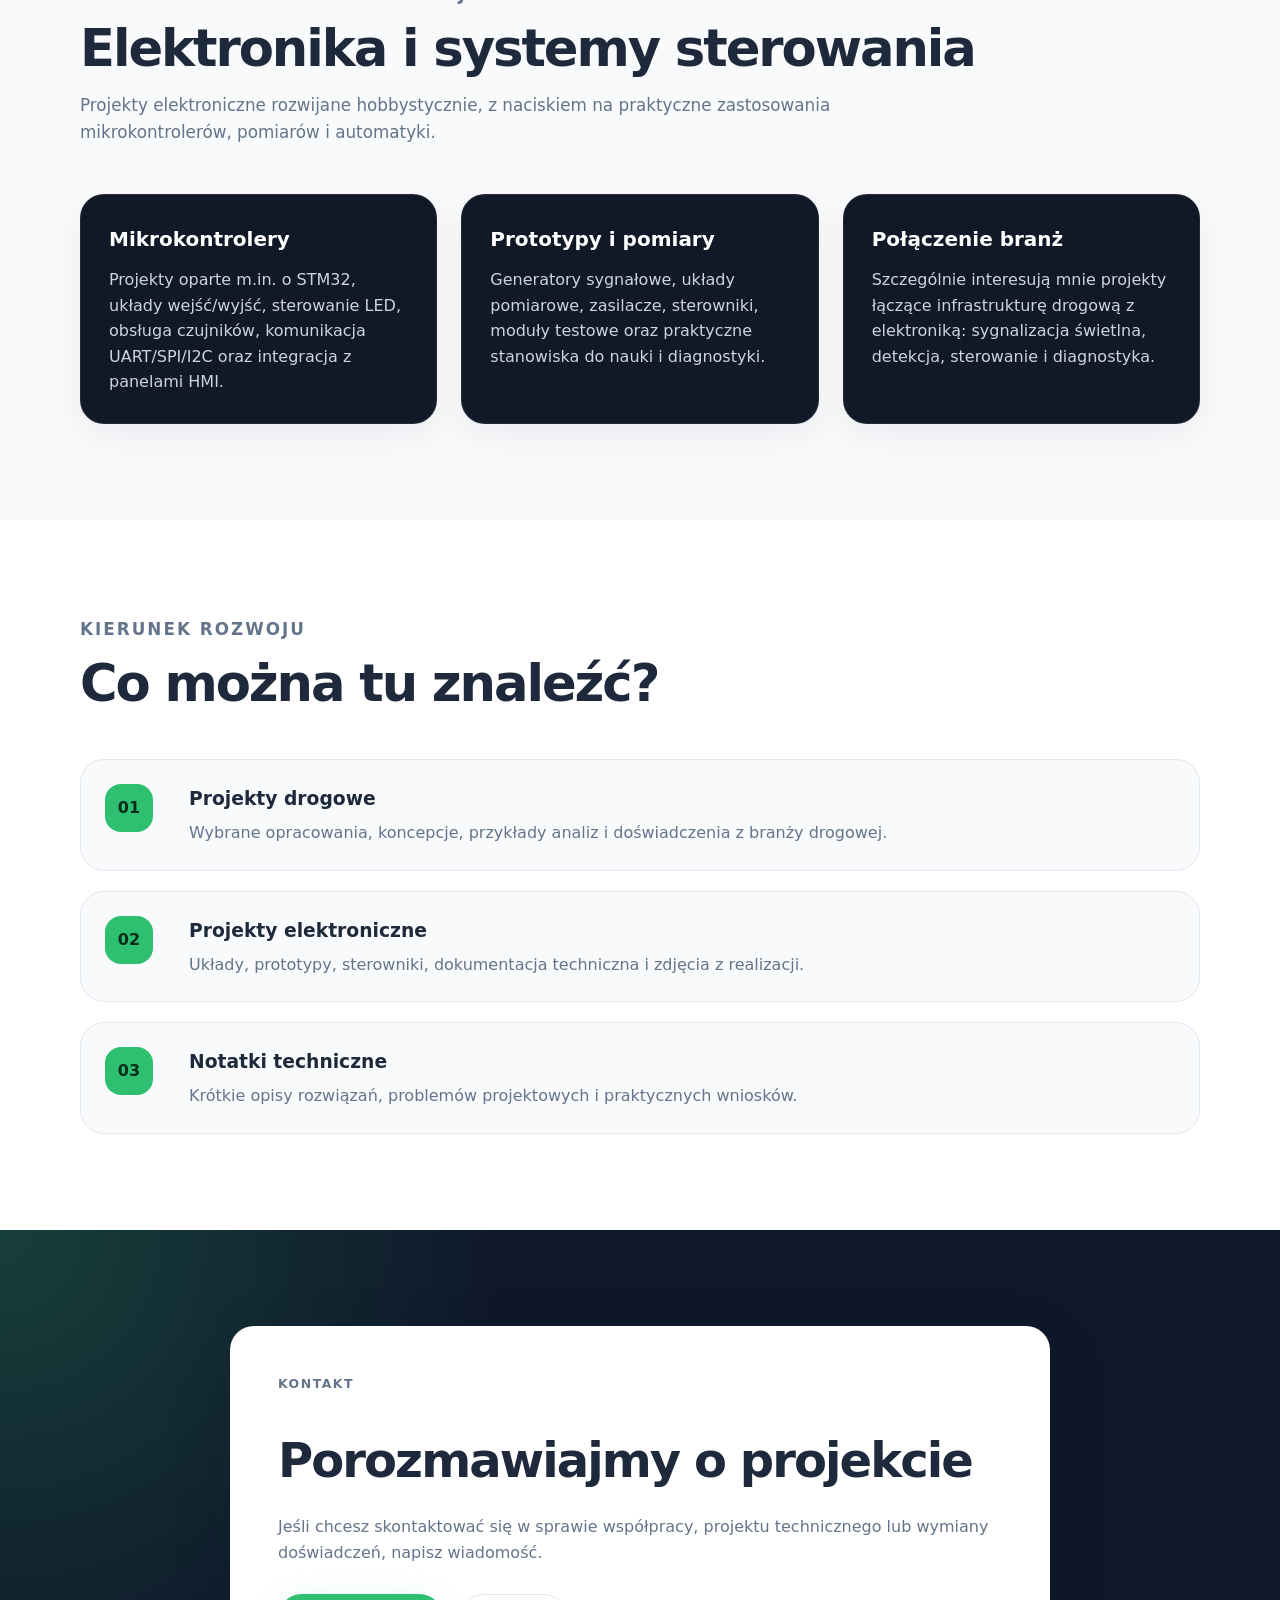
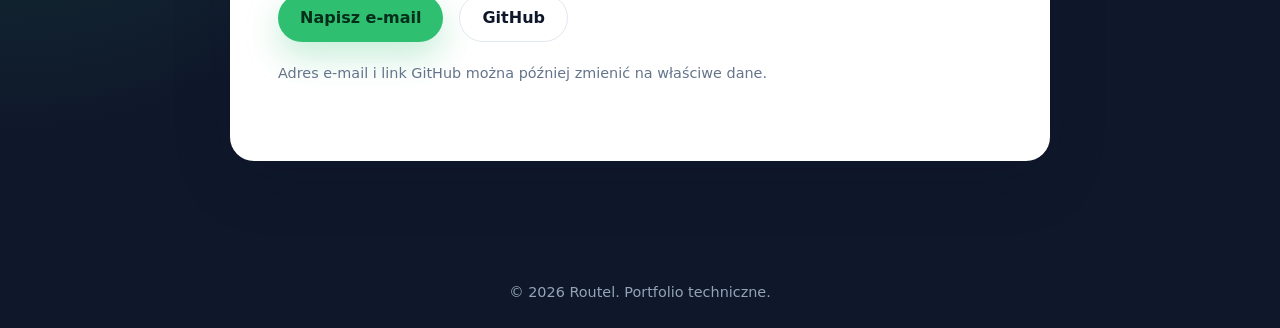
==== commit 2c8a40b7: "Add files via upload" ====
--- a/index.html
+++ b/index.html
@@ -1,109 +1,204 @@
-<!doctype html>
+<!DOCTYPE html>
 <html lang="pl">
 <head>
-  <meta charset="utf-8">
-  <meta name="viewport" content="width=device-width, initial-scale=1">
-  <meta name="description" content="ROUTEL Bartosz Musiał. Organizacja ruchu, projekty zjazdów, dokumentacja drogowa, przedmiary i kosztorysy.">
-  <title>Projekty drogowe i organizacja ruchu | ROUTEL</title>
-  <link rel="stylesheet" href="style.css">
-  <link rel="stylesheet" href="routel-firma.css">
-  <script src="routel-firma.js" defer></script>
+  <meta charset="UTF-8" />
+  <meta name="viewport" content="width=device-width, initial-scale=1.0" />
+
+  <title>Routel | Budownictwo drogowe i elektronika</title>
+
+  <meta
+    name="description"
+    content="Portfolio firmowo-prywatne Routel: budownictwo drogowe, organizacja ruchu, dokumentacja techniczna oraz projekty elektroniczne."
+  />
+
+  <link rel="stylesheet" href="style.css" />
 </head>
+
 <body>
   <header class="site-header">
-    <nav class="container nav routel-nav" aria-label="Menu główne">
-      <a class="logo" href="index.html" aria-label="ROUTEL — strona główna">
-        <img src="assets/logo1.png" alt="ROUTEL">
+    <nav class="navbar">
+      <a href="#start" class="logo">
+        <img src="assets/logo1.png" alt="Logo Routel" class="logo-image">
       </a>
-      <button class="menu-toggle" type="button" aria-controls="menu"
-              aria-expanded="false" aria-label="Otwórz menu">☰</button>
-      <ul class="nav-links" id="menu">
-        <li><a href="index.html#oferta">Oferta</a></li>
-        <li><a href="index.html#projekty">Projekty</a></li>
-        <li><a href="index.html#o-mnie">O mnie</a></li>
-        <li><a href="index.html#kontakt">Kontakt</a></li>
-        <li><a class="btn btn-primary" href="index.html#kontakt">Zapytaj o wycenę</a></li>
+
+      <button class="menu-toggle" aria-label="Otwórz menu">
+        ☰
+      </button>
+
+      <ul class="nav-links">
+        <li><a href="budownictwo.html">Budownictwo</a></li>
+        <li><a href="elektronika.html">Elektronika</a></li>
+        <li><a href="#kontakt">Kontakt</a></li>
       </ul>
     </nav>
   </header>
+
   <main>
-    <section class="hero routel-hero">
-  <div class="container">
-    <h1>Projekty drogowe i organizacja ruchu</h1>
-    <p>Opracowuję projekty stałej i czasowej organizacji ruchu, projekty
-      zjazdów oraz dokumentację drogową dla samorządów, firm
-      i inwestorów indywidualnych.</p>
-    <div class="routel-actions">
-      <a class="btn btn-primary" href="#kontakt">Zapytaj o wycenę</a>
-      <a class="btn btn-secondary" href="#projekty">Zobacz projekty</a>
-    </div>
-  </div>
-</section>
-<section class="section routel-section" id="oferta">
-  <div class="container">
-    <h2>Oferta</h2>
-    <div class="routel-grid"><article class="card"><h3>Organizacja ruchu</h3><p>Projekty stałej i czasowej organizacji ruchu (SOR i COR), w tym na czas robót i prac w pasie drogowym.</p></article>
-<article class="card"><h3>Projekty zjazdów</h3><p>Dokumentacja budowy lub przebudowy zjazdu do posesji, firmy lub na działkę rolną.</p></article>
-<article class="card"><h3>Dokumentacja drogowa</h3><p>Koncepcje drogowe, dokumentacja techniczna, przedmiary robót i kosztorysy inwestorskie.</p></article></div>
-  </div>
-</section>
-<section class="section routel-section" id="projekty">
-  <div class="container">
-    <h2>Wybrane projekty</h2>
-    <div class="routel-projects"><article class="project-card routel-project">
-  <img src="assets/1924C.jpg" alt="" loading="lazy">
-  <div>
-    <h3>Przebudowa drogi powiatowej nr 1924C</h3>
-    <p>Przykład dokumentacji dotyczącej przebudowy drogi powiatowej.</p>
-    <a class="btn btn-secondary" href="projekt-dp-1924c.html"
-       aria-label="Zobacz projekt: Przebudowa drogi powiatowej nr 1924C">Zobacz projekt</a>
-  </div>
-</article>
-<article class="project-card routel-project">
-  <img src="assets/dw246.jpg" alt="" loading="lazy">
-  <div>
-    <h3>Zjazd z DW 246 w Smolnikach</h3>
-    <p>Przykład projektu zjazdu w ciągu drogi wojewódzkiej nr 246.</p>
-    <a class="btn btn-secondary" href="projekt-zjazd-smolniki.html"
-       aria-label="Zobacz projekt: Zjazd z DW 246 w Smolnikach">Zobacz projekt</a>
-  </div>
-</article></div>
-  </div>
-</section>
-<section class="section routel-section" id="o-mnie">
-  <div class="container">
-    <h2>O mnie</h2>
-    <p>Nazywam się Bartosz Musiał. Jestem inżynierem budownictwa ze specjalnością drogi, ulice i lotniska. Od 2014 roku pracuję przy zadaniach drogowych, m.in. przy organizacji ruchu, uzgodnieniach i koordynacji robót.</p>
-  </div>
-</section>
-<section class="section routel-section" id="kontakt">
-  <div class="container">
-    <h2>Wycena i współpraca</h2>
-    <div class="routel-grid">
-  <article class="card">
-    <h3>Wycena projektu</h3>
-    <p>Podaj lokalizację, opisz zakres i wskaż oczekiwany termin.
-      Jeśli masz mapę lub zdjęcia, możesz je dołączyć do wiadomości.</p>
-    <a class="btn btn-primary" href="mailto:kontakt@routel.pl?subject=ROUTEL%20%E2%80%94%20zapytanie%20o%20wycen%C4%99">Zapytaj o wycenę</a>
-  </article>
-  <article class="card">
-    <h3>Współpraca projektowa</h3>
-    <p>Napisz, przy jakich opracowaniach potrzebujesz wsparcia
-      i w jakim terminie.</p>
-    <a class="btn btn-secondary" href="mailto:kontakt@routel.pl?subject=ROUTEL%20%E2%80%94%20propozycja%20wsp%C3%B3%C5%82pracy">
-      Porozmawiajmy o współpracy
-    </a>
-  </article>
-</div>
-<p>Kontakt e-mail <a href="mailto:kontakt@routel.pl">kontakt@routel.pl</a></p>
-  </div>
-</section>
+    <section id="start" class="hero section">
+      <div class="hero-content">
+        <p class="eyebrow">Portfolio firmowo-prywatne</p>
+
+        <h1>Routel — drogi, technika i elektronika</h1>
+
+        <p class="hero-text">
+          Łączę doświadczenie w budownictwie drogowym z zainteresowaniem elektroniką,
+          automatyką i systemami sterowania. Strona prezentuje moje kompetencje,
+          realizacje oraz projekty techniczne rozwijane zawodowo i hobbystycznie.
+        </p>
+
+        <div class="hero-actions">
+          <a href="#budownictwo" class="btn btn-primary">Budownictwo</a>
+          <a href="#elektronika.html" class="btn btn-secondary">Elektronika</a>
+        </div>
+      </div>
+
+      <div class="hero-card">
+        <div class="card-line"></div>
+        <h2>Profil techniczny</h2>
+        <p>
+          Dokumentacja, organizacja ruchu, rozwiązania drogowe, mikrokontrolery,
+          sterowniki, systemy pomiarowe i prototypowanie.
+        </p>
+      </div>
+    </section>
+
+    <section id="budownictwo" class="section section-light">
+      <div class="section-heading">
+        <p class="eyebrow">Obszar zawodowy</p>
+        <h2>Budownictwo drogowe</h2>
+        <p>
+          Wykształcenie i doświadczenie zawodowe związane z drogami, organizacją ruchu
+          oraz dokumentacją techniczną.
+        </p>
+      </div>
+
+      <div class="grid">
+        <article class="info-card">
+          <h3>Organizacja ruchu</h3>
+          <p>
+            Projekty stałej i czasowej organizacji ruchu, analiza oznakowania,
+            rozwiązań dla skrzyżowań, zjazdów, przejść dla pieszych i robót w pasie drogowym.
+          </p>
+        </article>
+
+        <article class="info-card">
+          <h3>Dokumentacja techniczna</h3>
+          <p>
+            Przygotowanie opracowań technicznych, opisów, zestawień, kosztorysów,
+            przedmiarów oraz materiałów pomocniczych do realizacji zadań drogowych.
+          </p>
+        </article>
+
+        <article class="info-card">
+          <h3>Analiza rozwiązań</h3>
+          <p>
+            Ocena geometrii, widoczności, bezpieczeństwa ruchu oraz praktycznych aspektów
+            wdrożenia projektowanych rozwiązań w terenie.
+          </p>
+        </article>
+      </div>
+    </section>
+
+    <section id="elektronika" class="section">
+      <div class="section-heading">
+        <p class="eyebrow">Obszar hobbystyczny i rozwojowy</p>
+        <h2>Elektronika i systemy sterowania</h2>
+        <p>
+          Projekty elektroniczne rozwijane hobbystycznie, z naciskiem na praktyczne
+          zastosowania mikrokontrolerów, pomiarów i automatyki.
+        </p>
+      </div>
+
+      <div class="grid">
+        <article class="info-card dark">
+          <h3>Mikrokontrolery</h3>
+          <p>
+            Projekty oparte m.in. o STM32, układy wejść/wyjść, sterowanie LED,
+            obsługa czujników, komunikacja UART/SPI/I2C oraz integracja z panelami HMI.
+          </p>
+        </article>
+
+        <article class="info-card dark">
+          <h3>Prototypy i pomiary</h3>
+          <p>
+            Generatory sygnałowe, układy pomiarowe, zasilacze, sterowniki,
+            moduły testowe oraz praktyczne stanowiska do nauki i diagnostyki.
+          </p>
+        </article>
+
+        <article class="info-card dark">
+          <h3>Połączenie branż</h3>
+          <p>
+            Szczególnie interesują mnie projekty łączące infrastrukturę drogową
+            z elektroniką: sygnalizacja świetlna, detekcja, sterowanie i diagnostyka.
+          </p>
+        </article>
+      </div>
+    </section>
+
+    <section class="section section-light">
+      <div class="section-heading">
+        <p class="eyebrow">Kierunek rozwoju</p>
+        <h2>Co można tu znaleźć?</h2>
+      </div>
+
+      <div class="timeline">
+        <div class="timeline-item">
+          <span>01</span>
+          <div>
+            <h3>Projekty drogowe</h3>
+            <p>Wybrane opracowania, koncepcje, przykłady analiz i doświadczenia z branży drogowej.</p>
+          </div>
+        </div>
+
+        <div class="timeline-item">
+          <span>02</span>
+          <div>
+            <h3>Projekty elektroniczne</h3>
+            <p>Układy, prototypy, sterowniki, dokumentacja techniczna i zdjęcia z realizacji.</p>
+          </div>
+        </div>
+
+        <div class="timeline-item">
+          <span>03</span>
+          <div>
+            <h3>Notatki techniczne</h3>
+            <p>Krótkie opisy rozwiązań, problemów projektowych i praktycznych wniosków.</p>
+          </div>
+        </div>
+      </div>
+    </section>
+
+    <section id="kontakt" class="section contact-section">
+      <div class="contact-box">
+        <p class="eyebrow">Kontakt</p>
+        <h2>Porozmawiajmy o projekcie</h2>
+        <p>
+          Jeśli chcesz skontaktować się w sprawie współpracy, projektu technicznego
+          lub wymiany doświadczeń, napisz wiadomość.
+        </p>
+
+        <div class="contact-actions">
+          <a href="mailto:kontakt@routel.pl" class="btn btn-primary">
+            Napisz e-mail
+          </a>
+
+          <a href="https://github.com/" target="_blank" rel="noopener" class="btn btn-secondary">
+            GitHub
+          </a>
+        </div>
+
+        <p class="contact-note">
+          Adres e-mail i link GitHub można później zmienić na właściwe dane.
+        </p>
+      </div>
+    </section>
   </main>
+
   <footer class="site-footer">
-    <div class="container routel-footer">
-      <span>ROUTEL Bartosz Musiał</span>
-      <a href="elektronika.html">Portfolio techniczne — elektronika</a>
-    </div>
+    <p>© <span id="year"></span> Routel. Portfolio techniczne.</p>
   </footer>
+
+  <script src="script.js"></script>
 </body>
 </html>
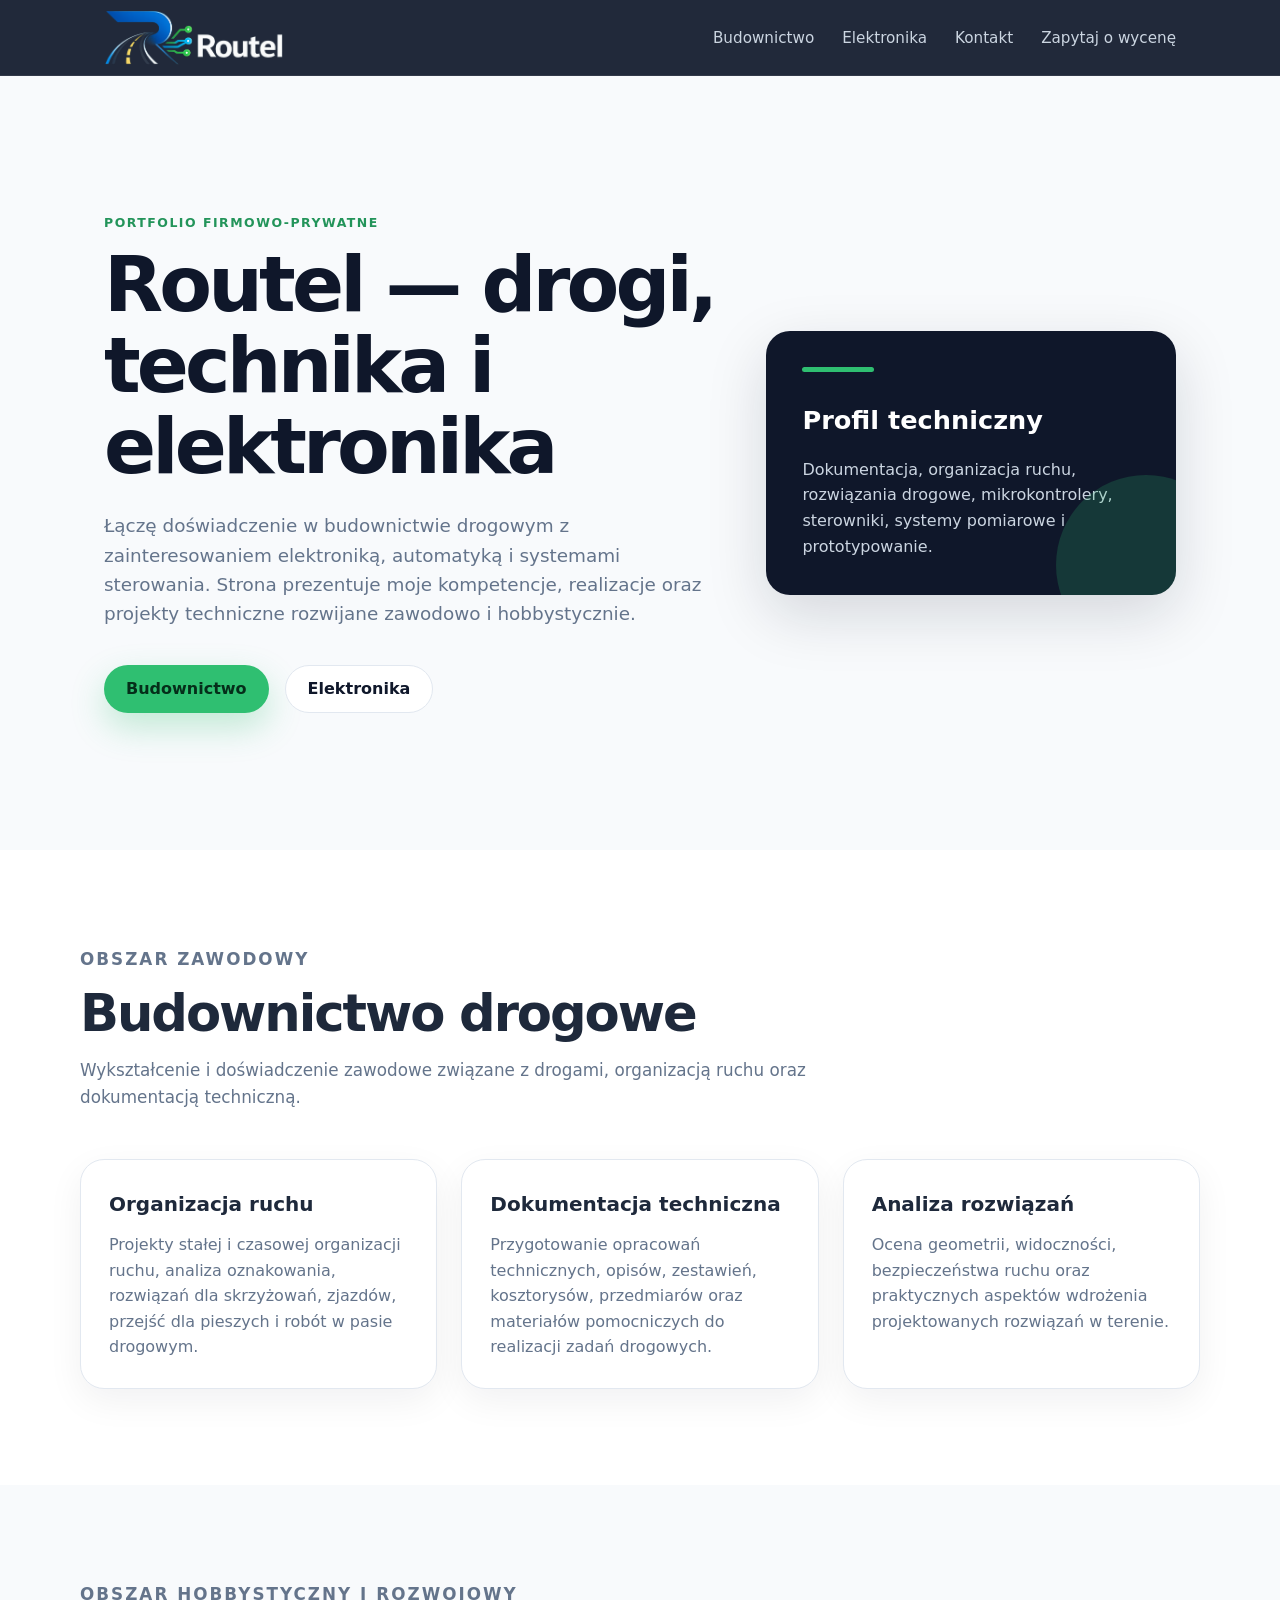
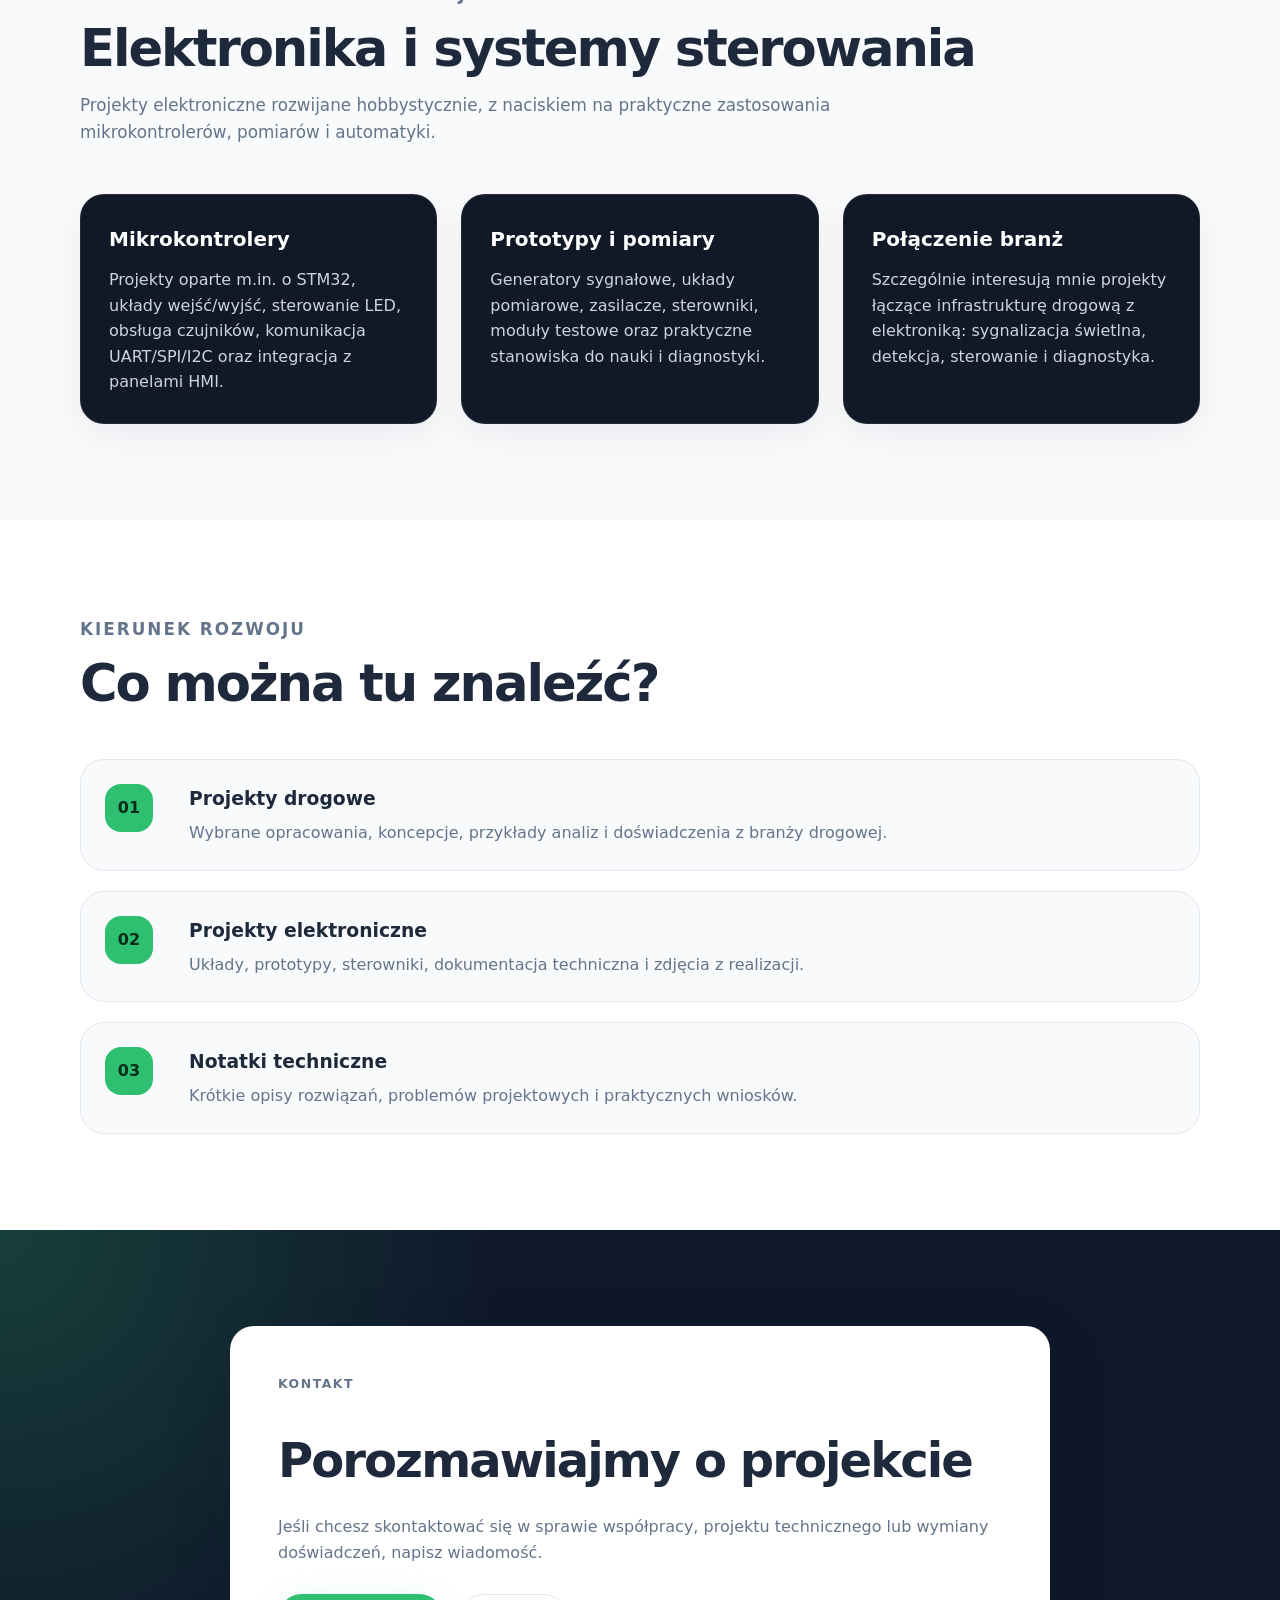
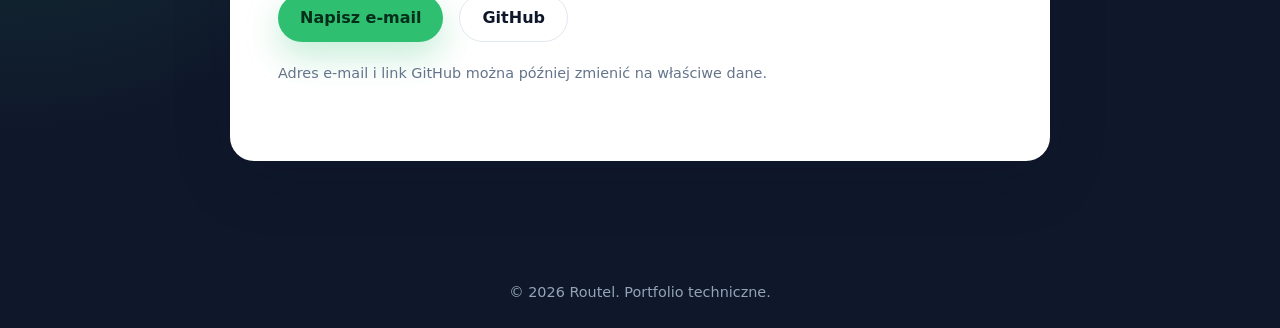
==== commit 9ea80d1c: "Update index.html" ====
--- a/index.html
+++ b/index.html
@@ -29,6 +29,7 @@
         <li><a href="budownictwo.html">Budownictwo</a></li>
         <li><a href="elektronika.html">Elektronika</a></li>
         <li><a href="#kontakt">Kontakt</a></li>
+        <li><a href="mailto:kontakt@routel.pl?subject=Zapytanie%20o%20wycen%C4%99">Zapytaj o wycenę</a></li>
       </ul>
     </nav>
   </header>
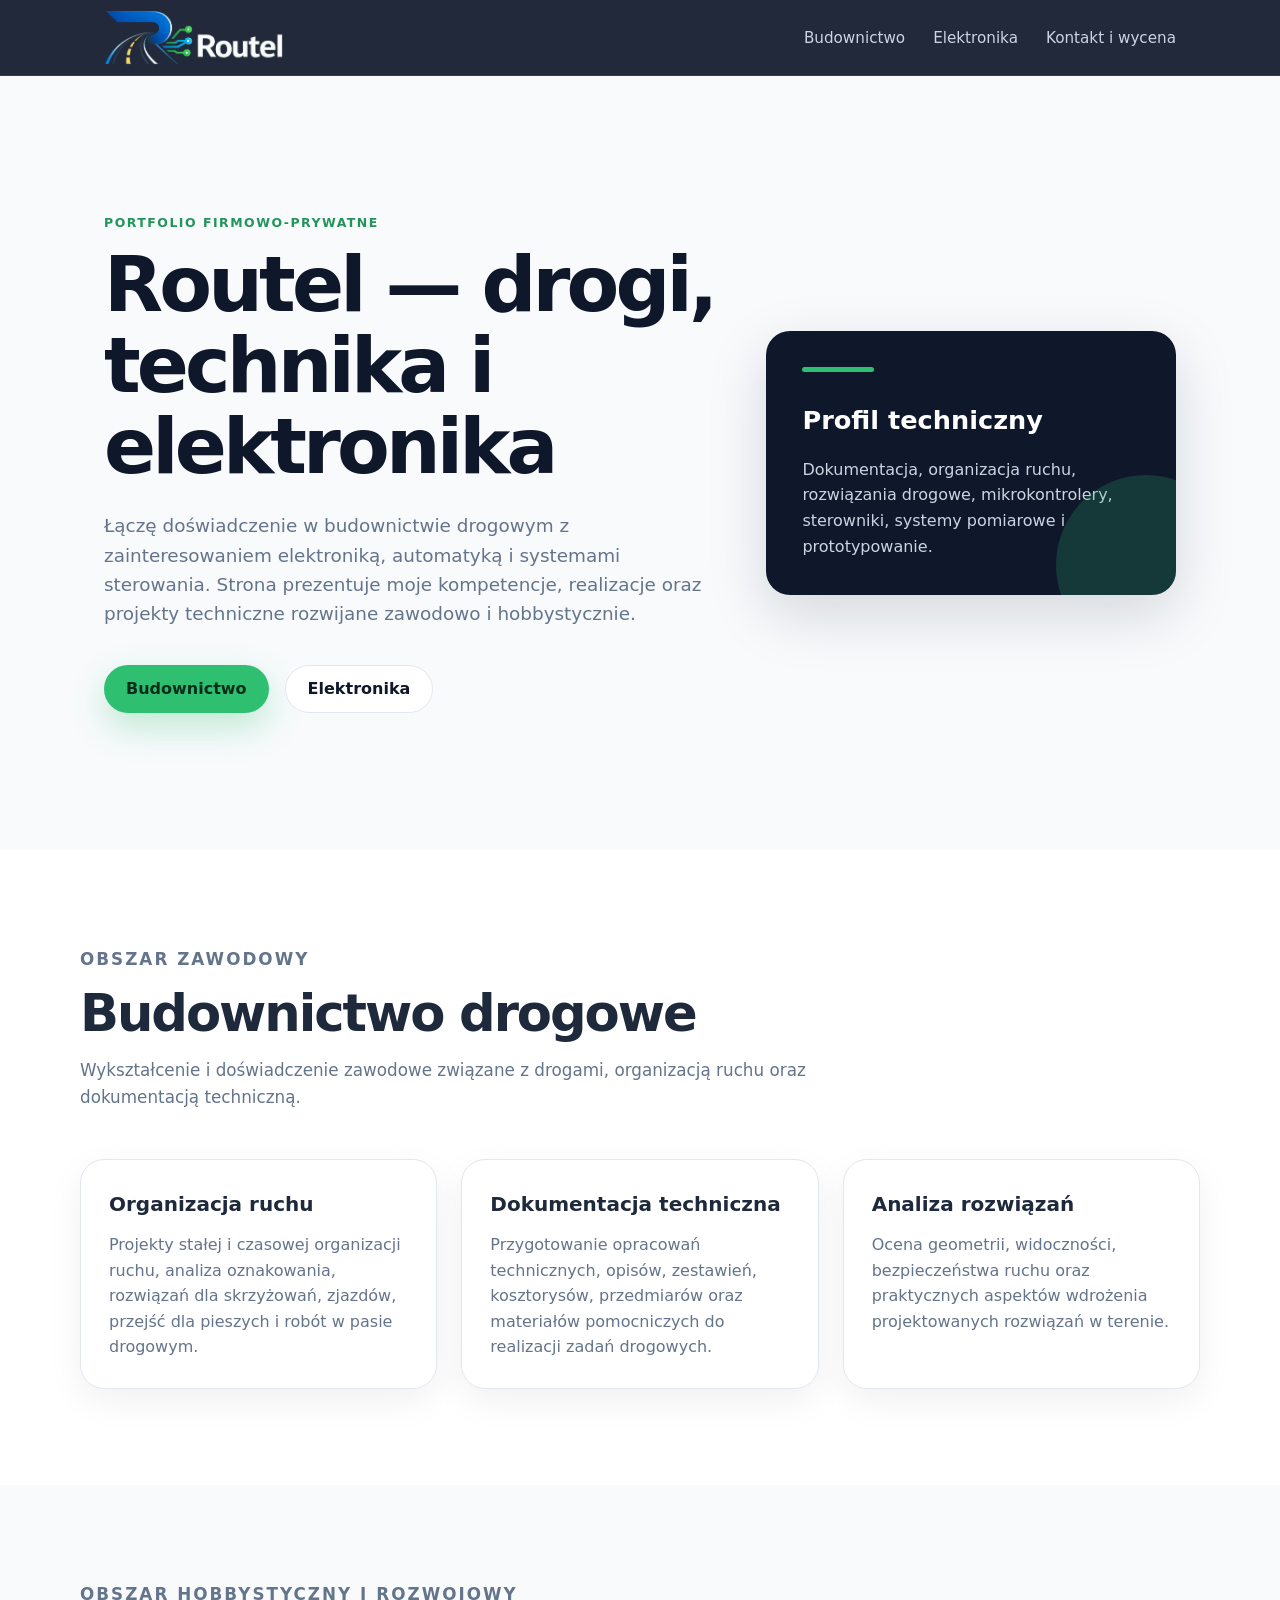
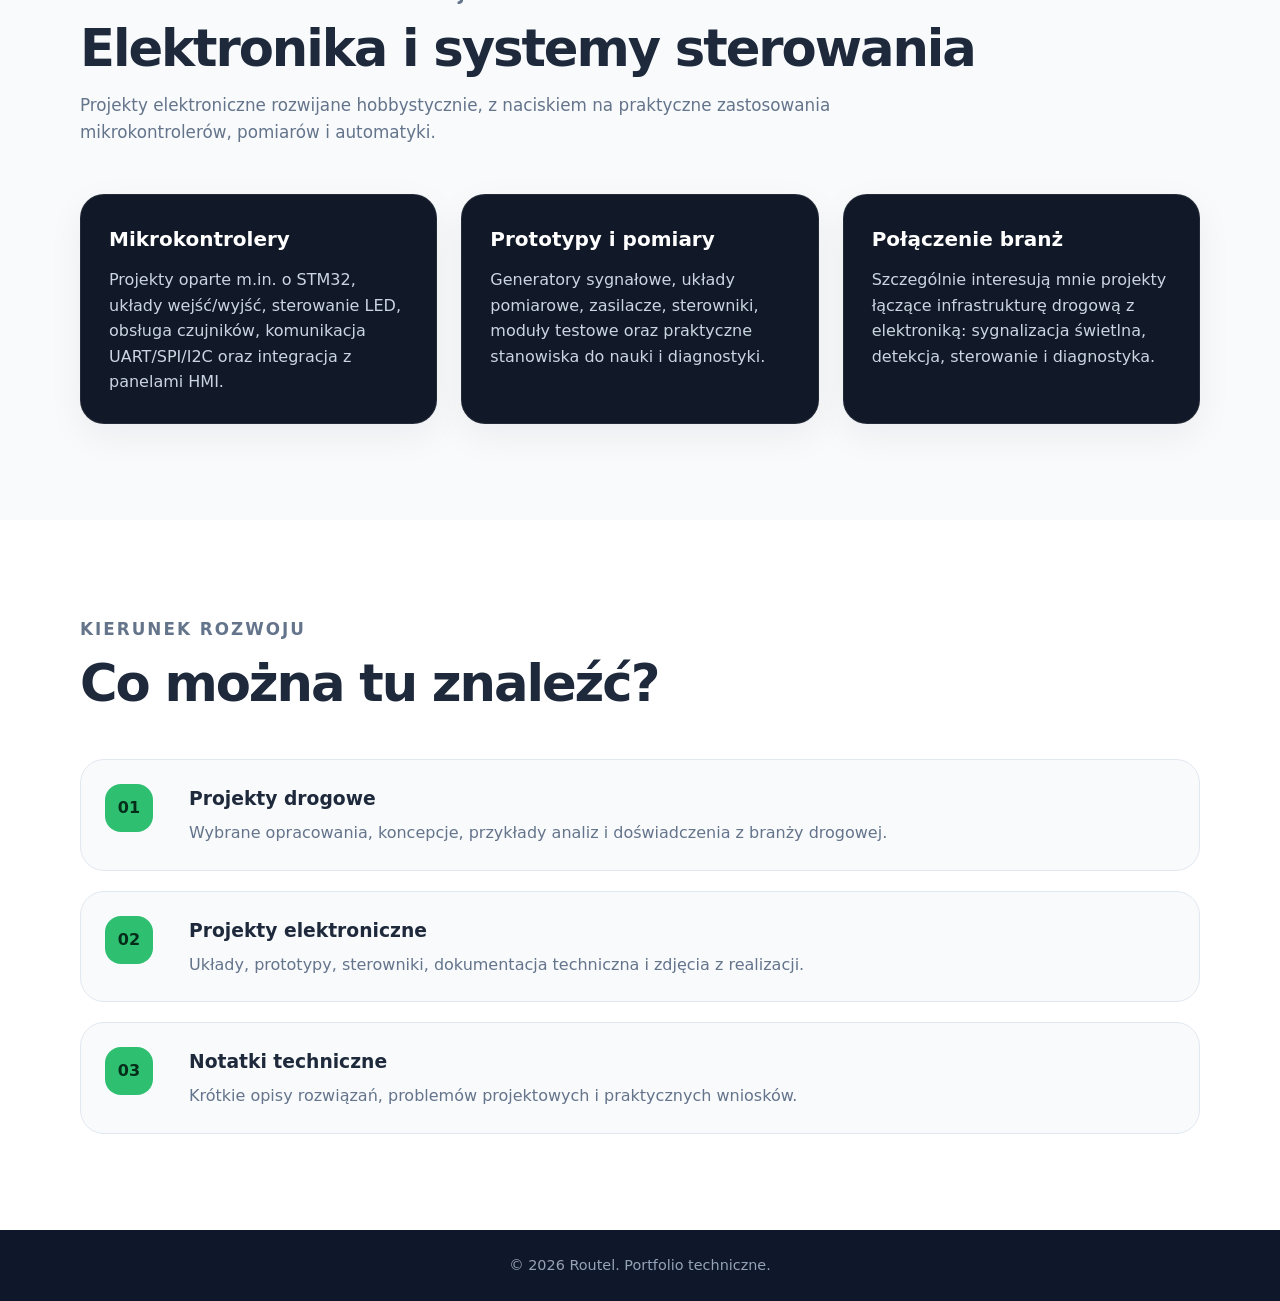
==== commit 7bc7225e: "Update index.html" ====
--- a/index.html
+++ b/index.html
@@ -28,8 +28,7 @@
       <ul class="nav-links">
         <li><a href="budownictwo.html">Budownictwo</a></li>
         <li><a href="elektronika.html">Elektronika</a></li>
-        <li><a href="#kontakt">Kontakt</a></li>
-        <li><a href="mailto:kontakt@routel.pl?subject=Zapytanie%20o%20wycen%C4%99">Zapytaj o wycenę</a></li>
+        <li><a href="zapytaj.html">Kontakt i wycena</a></li>
       </ul>
     </nav>
   </header>
@@ -170,32 +169,6 @@
       </div>
     </section>
 
-    <section id="kontakt" class="section contact-section">
-      <div class="contact-box">
-        <p class="eyebrow">Kontakt</p>
-        <h2>Porozmawiajmy o projekcie</h2>
-        <p>
-          Jeśli chcesz skontaktować się w sprawie współpracy, projektu technicznego
-          lub wymiany doświadczeń, napisz wiadomość.
-        </p>
-
-        <div class="contact-actions">
-          <a href="mailto:kontakt@routel.pl" class="btn btn-primary">
-            Napisz e-mail
-          </a>
-
-          <a href="https://github.com/" target="_blank" rel="noopener" class="btn btn-secondary">
-            GitHub
-          </a>
-        </div>
-
-        <p class="contact-note">
-          Adres e-mail i link GitHub można później zmienić na właściwe dane.
-        </p>
-      </div>
-    </section>
-  </main>
-
   <footer class="site-footer">
     <p>© <span id="year"></span> Routel. Portfolio techniczne.</p>
   </footer>
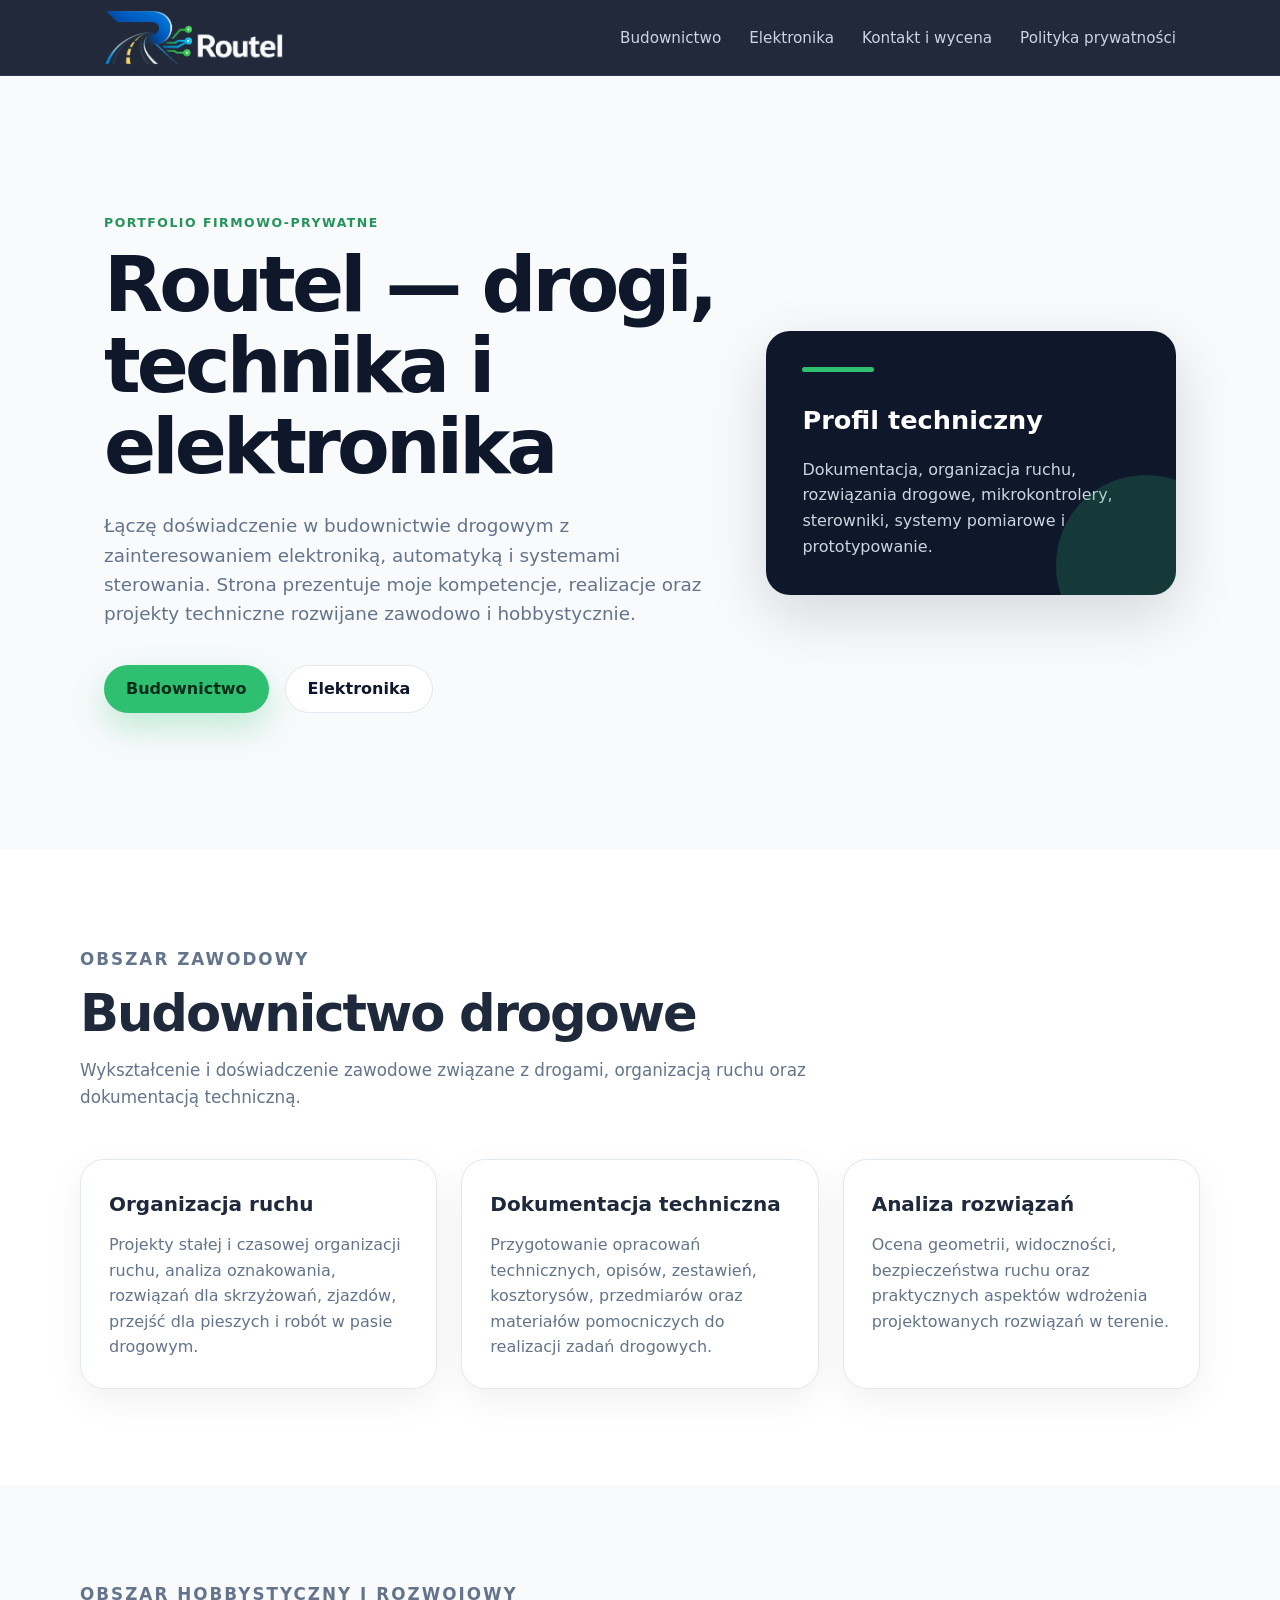
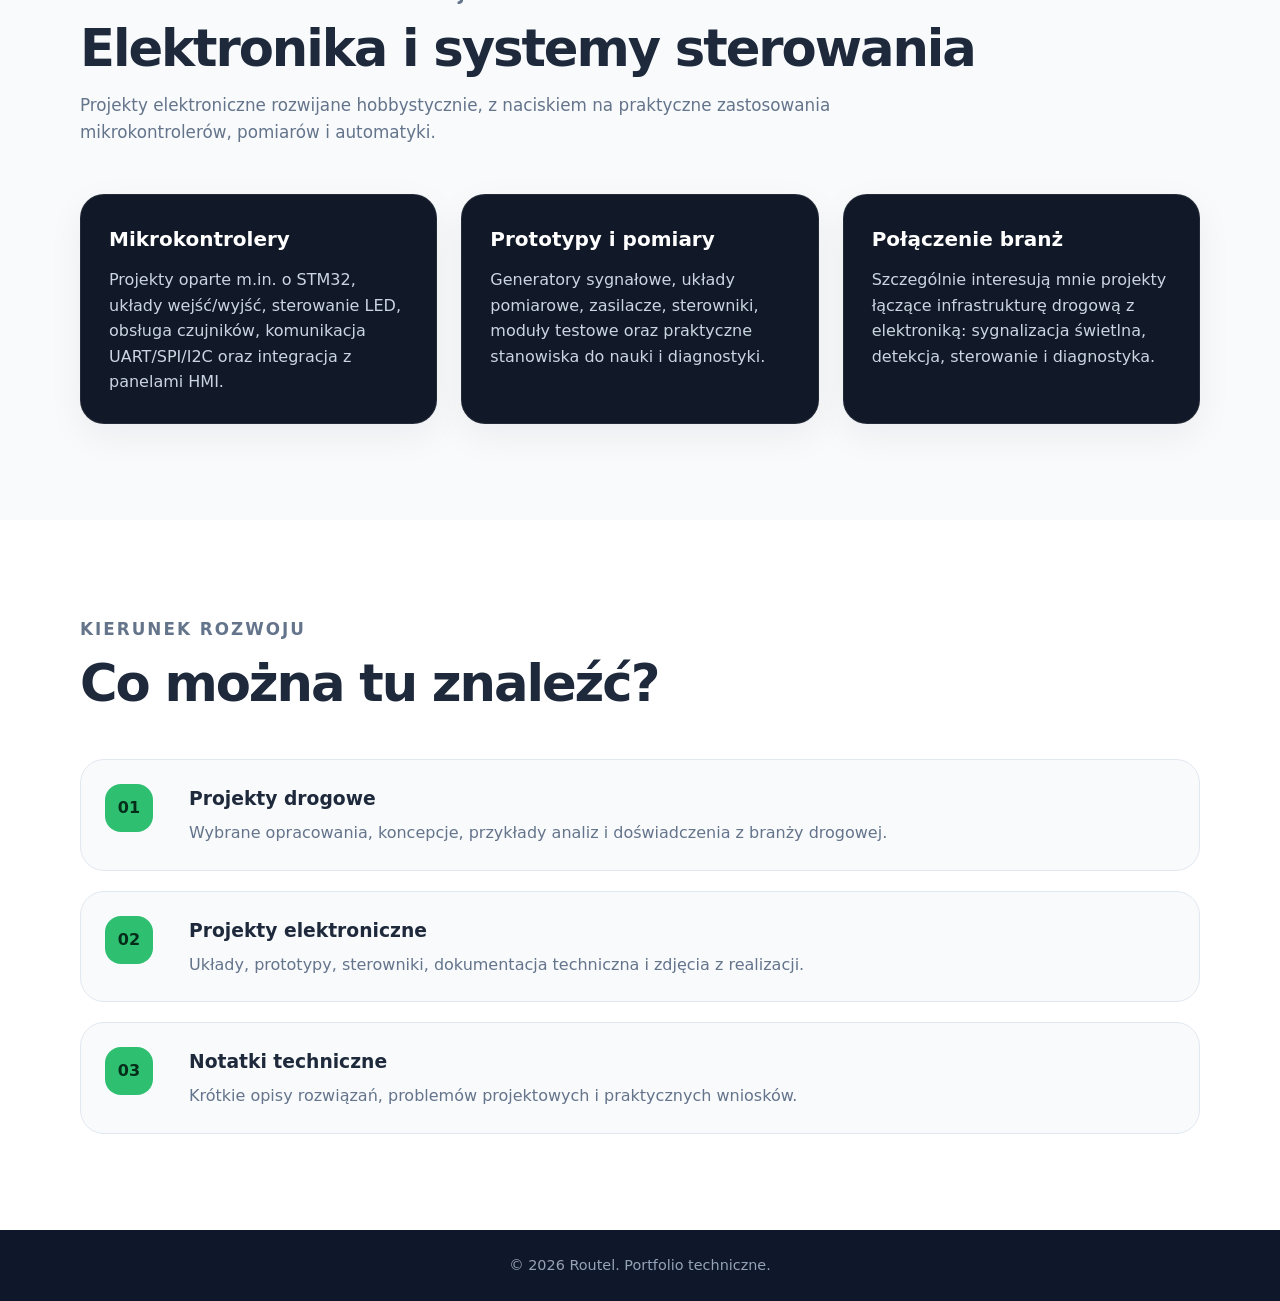
==== commit 43694d72: "Update index.html" ====
--- a/index.html
+++ b/index.html
@@ -29,6 +29,7 @@
         <li><a href="budownictwo.html">Budownictwo</a></li>
         <li><a href="elektronika.html">Elektronika</a></li>
         <li><a href="zapytaj.html">Kontakt i wycena</a></li>
+        <li><a href="polityka.html">Polityka prywatności</a></li>
       </ul>
     </nav>
   </header>
